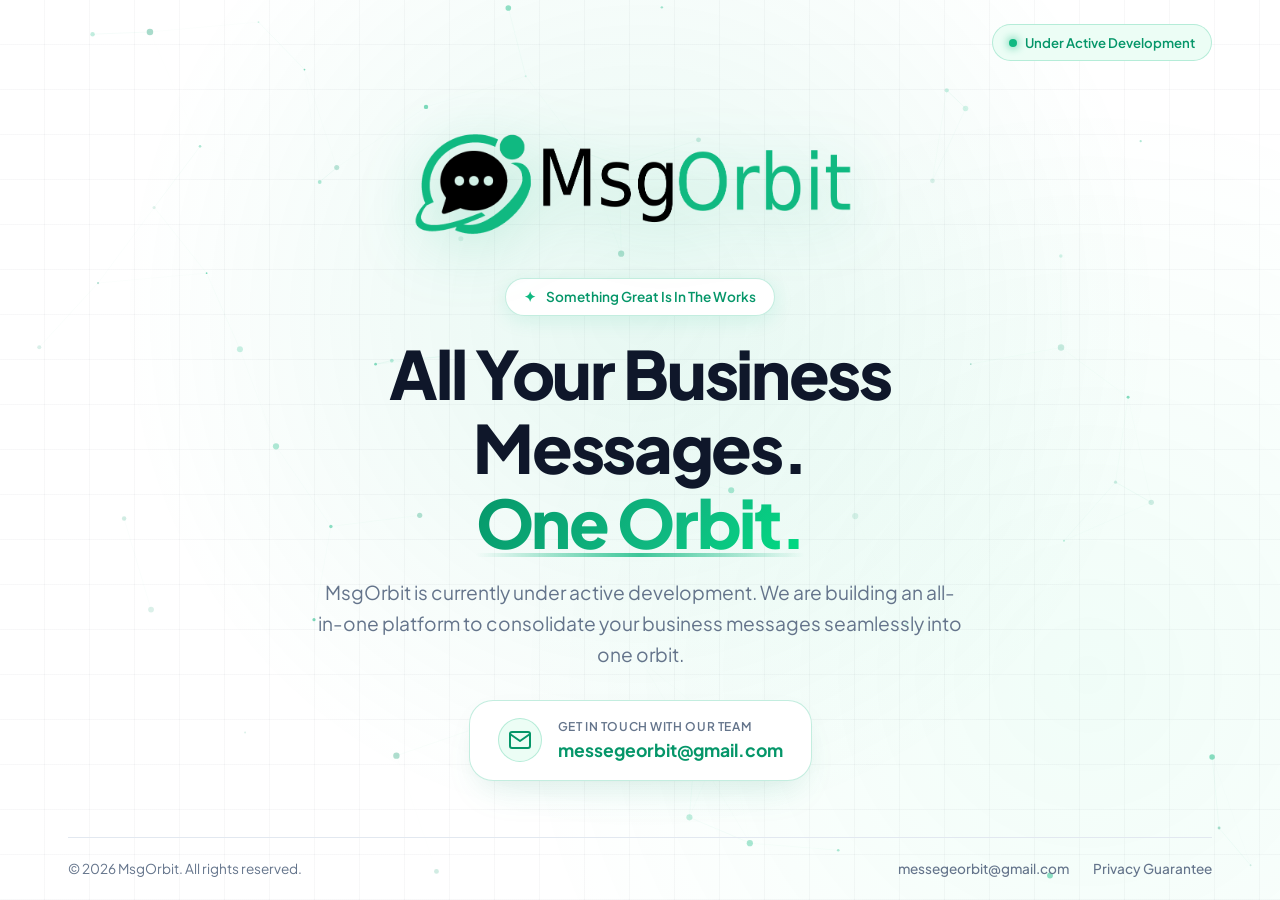
==== index.html @ d4c0b17f "Add initial landing page structure and assets" ====
<!doctype html>
<html lang="en">
  <head>
    <meta charset="UTF-8" />
    <meta name="viewport" content="width=device-width, initial-scale=1.0" />
    <title>MsgOrbit — Under Development</title>
    <meta
      name="description"
      content="MsgOrbit is currently under active development. All Your Business Messages. One Orbit. Contact us at messegeorbit@gmail.com."
    />
    <link rel="icon" type="image/png" href="assets/fav.png" />

    <!-- CSS -->
    <link rel="stylesheet" href="style.css" />
  </head>
  <body>
    <!-- Particle Background & Glow Overlay -->
    <canvas id="particle-canvas"></canvas>
    <div class="bg-grid"></div>

    <!-- App Wrapper -->
    <div class="app-wrapper">
      <!-- Navbar Header -->
      <header class="navbar">
        <div class="nav-badge" id="nav-status-badge">
          <span class="status-dot"></span>
          <span>Under Active Development</span>
        </div>
      </header>

      <!-- Main Single-Screen Content -->
      <main class="main-content">
        <!-- Hero Section -->
        <section class="hero-section" id="hero">
          <!-- Large Featured Brand Logo -->
          <div class="hero-logo-wrapper">
            <img
              src="assets/logo.png"
              alt="MsgOrbit Logo"
              class="hero-logo-img"
            />
          </div>

          <div class="hero-pill" id="hero-announcement-pill">
            <span class="hero-pill-sparkle">✦</span>
            <span>Something Great Is In The Works</span>
          </div>

          <h1 class="hero-title">
            All Your Business Messages. <br />
            <span class="highlight">One Orbit.</span>
          </h1>

          <p class="hero-tagline">
            MsgOrbit is currently under active development. We are building an
            all-in-one platform to consolidate your business messages seamlessly
            into one orbit.
          </p>

          <!-- Direct Contact Card -->
          <a
            href="mailto:messegeorbit@gmail.com"
            class="contact-card"
            id="contact-box"
          >
            <div class="contact-card-icon">
              <svg
                width="24"
                height="24"
                viewBox="0 0 24 24"
                fill="none"
                stroke="currentColor"
                stroke-width="2"
                stroke-linecap="round"
                stroke-linejoin="round"
              >
                <path
                  d="M4 4h16c1.1 0 2 .9 2 2v12c0 1.1-.9 2-2 2H4c-1.1 0-2-.9-2-2V6c0-1.1.9-2 2-2z"
                ></path>
                <polyline points="22,6 12,13 2,6"></polyline>
              </svg>
            </div>
            <div class="contact-card-text">
              <span class="contact-label">Get in touch with our team</span>
              <span class="contact-email-link">messegeorbit@gmail.com</span>
            </div>
          </a>
        </section>
      </main>

      <!-- Footer -->
      <footer class="footer">
        <div class="footer-left">
          <span class="footer-copy"
            >&copy; 2026 MsgOrbit. All rights reserved.</span
          >
        </div>

        <div class="footer-links">
          <a href="mailto:messegeorbit@gmail.com" class="footer-link"
            >messegeorbit@gmail.com</a
          >
          <a href="#" class="footer-link" id="footer-privacy-btn"
            >Privacy Guarantee</a
          >
        </div>
      </footer>
    </div>

    <!-- Toast Container -->
    <div id="toast-container" class="toast-container"></div>

    <!-- Scripts -->
    <script src="script.js"></script>
  </body>
</html>
---- style.css ----
/* ==========================================================================
   MsgOrbit - Clean & Minimal "Under Development" Page Stylesheet
   Theme: White + Logo Emerald Green + Crisp Dark Slate
   ========================================================================== */

@import url('https://fonts.googleapis.com/css2?family=Plus+Jakarta+Sans:wght@300;400;500;600;700;800&family=JetBrains+Mono:wght@400;500&display=swap');

:root {
  /* Color Palette - Clean Light Mode */
  --bg-main: #FFFFFF;
  --bg-subtle: #F8FAFC;
  --bg-card: #FFFFFF;
  
  /* Primary Emerald Accents (From Logo) */
  --emerald-primary: #10B981;
  --emerald-bright: #00DC82;
  --emerald-dark: #059669;
  --emerald-light-bg: #ECFDF5;
  --emerald-subtle: rgba(16, 185, 129, 0.1);
  --emerald-border: rgba(16, 185, 129, 0.25);
  
  /* Typography - Dark Slate */
  --text-dark: #0F172A;
  --text-body: #334155;
  --text-muted: #64748B;
  --text-dim: #94A3B8;
  
  /* Glass & Borders */
  --border-light: #E2E8F0;
  
  /* Fonts */
  --font-main: 'Plus Jakarta Sans', -apple-system, BlinkMacSystemFont, sans-serif;
  --font-mono: 'JetBrains Mono', monospace;
  
  /* Shadows */
  --shadow-sm: 0 2px 8px rgba(0, 0, 0, 0.04);
  --shadow-card: 0 20px 40px -15px rgba(16, 185, 129, 0.12), 0 10px 30px -5px rgba(15, 23, 42, 0.05);
  
  /* Radii */
  --radius-lg: 24px;
  --radius-md: 14px;
  --radius-sm: 8px;
  --radius-full: 9999px;
}

/* Reset & Base Setup */
*, *::before, *::after {
  box-sizing: border-box;
  margin: 0;
  padding: 0;
}

html {
  font-size: 16px;
  scroll-behavior: smooth;
  color-scheme: light;
  -webkit-text-size-adjust: 100%;
  overflow-x: hidden;
  height: 100%;
}

body {
  font-family: var(--font-main);
  background-color: var(--bg-main);
  color: var(--text-dark);
  line-height: 1.6;
  min-height: 100%;
  min-height: 100dvh;
  position: relative;
  -webkit-font-smoothing: antialiased;
  -moz-osx-font-smoothing: grayscale;
  overflow-x: hidden;
  display: flex;
  flex-direction: column;
}

/* Background Animated Canvas & Grid Overlay */
#particle-canvas {
  position: fixed;
  top: 0;
  left: 0;
  width: 100%;
  height: 100%;
  z-index: 0;
  pointer-events: none;
}

.bg-grid {
  position: fixed;
  top: 0;
  left: 0;
  width: 100%;
  height: 100%;
  background-image: 
    radial-gradient(circle at 50% 35%, rgba(16, 185, 129, 0.1), transparent 60%),
    radial-gradient(circle at 85% 75%, rgba(0, 220, 130, 0.06), transparent 45%),
    linear-gradient(rgba(15, 23, 42, 0.03) 1px, transparent 1px),
    linear-gradient(90deg, rgba(15, 23, 42, 0.03) 1px, transparent 1px);
  background-size: 100% 100%, 100% 100%, 45px 45px, 45px 45px;
  background-position: 0 0, 0 0, -1px -1px, -1px -1px;
  z-index: 1;
  pointer-events: none;
}

/* App Wrapper */
.app-wrapper {
  position: relative;
  z-index: 2;
  display: flex;
  flex-direction: column;
  justify-content: space-between;
  flex: 1;
  min-height: 100vh;
  min-height: 100dvh;
  max-width: 1200px;
  margin: 0 auto;
  padding: 0 28px;
  width: 100%;
}

/* Navbar Header */
.navbar {
  display: flex;
  justify-content: flex-end;
  align-items: center;
  padding: 24px 0 12px;
  width: 100%;
  flex-shrink: 0;
}

.nav-badge {
  display: inline-flex;
  align-items: center;
  gap: 8px;
  padding: 7px 16px;
  background: var(--emerald-light-bg);
  border: 1px solid var(--emerald-border);
  border-radius: var(--radius-full);
  font-size: 0.825rem;
  font-weight: 600;
  color: var(--emerald-dark);
  white-space: nowrap;
}

.status-dot {
  width: 8px;
  height: 8px;
  background-color: var(--emerald-primary);
  border-radius: 50%;
  box-shadow: 0 0 10px var(--emerald-primary);
  animation: pulse-dot 2s infinite;
  flex-shrink: 0;
}

@keyframes pulse-dot {
  0%, 100% { opacity: 1; transform: scale(1); }
  50% { opacity: 0.4; transform: scale(1.35); }
}

/* Main Content Area */
.main-content {
  flex: 1;
  display: flex;
  flex-direction: column;
  justify-content: center;
  align-items: center;
  padding: 16px 0 24px;
  width: 100%;
}

/* Hero Section */
.hero-section {
  text-align: center;
  max-width: 840px;
  width: 100%;
  margin: 0 auto;
  display: flex;
  flex-direction: column;
  align-items: center;
}

/* Large Featured Hero Logo */
.hero-logo-wrapper {
  margin-bottom: 20px;
  display: inline-block;
  position: relative;
  max-width: 100%;
}

.hero-logo-img {
  height: clamp(75px, 14vw, 130px);
  max-width: 88vw;
  width: auto;
  object-fit: contain;
  filter: drop-shadow(0 12px 30px rgba(16, 185, 129, 0.25));
  transition: transform 0.4s ease;
  animation: float-logo 5s ease-in-out infinite;
}

@keyframes float-logo {
  0%, 100% { transform: translateY(0px) scale(1); }
  50% { transform: translateY(-5px) scale(1.015); }
}

.hero-pill {
  display: inline-flex;
  align-items: center;
  gap: 10px;
  padding: 7px 18px;
  background: #FFFFFF;
  border: 1px solid var(--emerald-border);
  border-radius: var(--radius-full);
  font-size: clamp(0.775rem, 2vw, 0.85rem);
  font-weight: 600;
  color: var(--emerald-dark);
  margin-bottom: 20px;
  box-shadow: 0 4px 20px rgba(16, 185, 129, 0.12);
  max-width: 100%;
}

.hero-pill-sparkle {
  color: var(--emerald-primary);
}

.hero-title {
  font-size: clamp(2.1rem, 5.2vw, 4.25rem);
  font-weight: 800;
  line-height: 1.12;
  letter-spacing: -0.035em;
  margin-bottom: 18px;
  color: var(--text-dark);
  word-break: break-word;
}

.hero-title .highlight {
  background: linear-gradient(135deg, #059669 0%, #10B981 60%, #00DC82 100%);
  -webkit-background-clip: text;
  -webkit-text-fill-color: transparent;
  display: inline-block;
  position: relative;
}

.hero-title .highlight::after {
  content: '';
  position: absolute;
  bottom: 2px;
  left: 0;
  width: 100%;
  height: 4px;
  background: linear-gradient(90deg, transparent, var(--emerald-primary), transparent);
  border-radius: 2px;
  opacity: 0.8;
}

.hero-tagline {
  font-size: clamp(0.975rem, 2.2vw, 1.2rem);
  color: var(--text-muted);
  max-width: 650px;
  margin: 0 auto 30px;
  font-weight: 400;
  line-height: 1.6;
}

/* Direct Contact Card */
.contact-card {
  display: inline-flex;
  align-items: center;
  gap: 16px;
  background: #FFFFFF;
  border: 1px solid var(--emerald-border);
  border-radius: var(--radius-lg);
  padding: 16px 28px;
  box-shadow: var(--shadow-card);
  transition: all 0.3s ease;
  text-decoration: none;
  max-width: 100%;
}

.contact-card:hover {
  transform: translateY(-2px);
  border-color: var(--emerald-primary);
  box-shadow: 0 22px 45px -10px rgba(16, 185, 129, 0.22);
}

.contact-card-icon {
  width: 44px;
  height: 44px;
  border-radius: 50%;
  background: var(--emerald-light-bg);
  border: 1px solid var(--emerald-border);
  color: var(--emerald-dark);
  display: flex;
  align-items: center;
  justify-content: center;
  flex-shrink: 0;
}

.contact-card-text {
  display: flex;
  flex-direction: column;
  text-align: left;
}

.contact-label {
  font-size: 0.75rem;
  font-weight: 600;
  text-transform: uppercase;
  letter-spacing: 0.05em;
  color: var(--text-muted);
}

.contact-email-link {
  font-size: clamp(0.925rem, 2.4vw, 1.1rem);
  font-weight: 700;
  color: var(--emerald-dark);
  text-decoration: none;
  transition: color 0.2s ease;
  word-break: break-all;
}

.contact-email-link:hover {
  color: var(--emerald-primary);
}

/* Footer Section */
.footer {
  padding: 20px 0;
  display: flex;
  justify-content: space-between;
  align-items: center;
  font-size: 0.85rem;
  color: var(--text-muted);
  border-top: 1px solid var(--border-light);
  width: 100%;
  flex-shrink: 0;
}

.footer-left {
  display: flex;
  align-items: center;
  gap: 16px;
}

.footer-copy {
  color: var(--text-muted);
}

.footer-links {
  display: flex;
  gap: 24px;
}

.footer-link {
  color: var(--text-muted);
  text-decoration: none;
  font-weight: 500;
  transition: color 0.2s ease;
}

.footer-link:hover {
  color: var(--emerald-dark);
}

/* Toast Notifications */
.toast-container {
  position: fixed;
  bottom: 24px;
  right: 24px;
  z-index: 100;
  display: flex;
  flex-direction: column;
  gap: 10px;
  max-width: 90vw;
}

.toast {
  display: flex;
  align-items: center;
  gap: 12px;
  padding: 14px 20px;
  background: #FFFFFF;
  border: 1px solid var(--emerald-border);
  border-radius: var(--radius-md);
  color: var(--text-dark);
  font-weight: 500;
  box-shadow: 0 10px 30px rgba(0, 0, 0, 0.1);
  animation: slideUp 0.3s cubic-bezier(0.16, 1, 0.3, 1);
}

@keyframes slideUp {
  from { opacity: 0; transform: translateY(20px); }
  to { opacity: 1; transform: translateY(0); }
}

/* Responsive Media Queries */
@media (max-width: 768px) {
  .app-wrapper {
    padding: 0 18px;
  }
  .navbar {
    padding: 16px 0 8px;
    justify-content: center;
  }
  .hero-logo-img {
    height: clamp(80px, 18vw, 110px);
  }
  .hero-tagline {
    margin-bottom: 24px;
  }
  .contact-card {
    padding: 14px 20px;
  }
  .footer {
    flex-direction: column;
    gap: 10px;
    text-align: center;
    padding: 16px 0;
  }
  .footer-links {
    gap: 16px;
    flex-wrap: wrap;
    justify-content: center;
  }
}

@media (max-width: 480px) {
  .app-wrapper {
    padding: 0 14px;
  }
  .hero-pill {
    padding: 6px 14px;
  }
  .contact-card {
    padding: 12px 16px;
    gap: 10px;
    width: 100%;
  }
  .contact-card-icon {
    width: 36px;
    height: 36px;
  }
}

@media (max-height: 620px) {
  .app-wrapper {
    min-height: auto;
  }
  .navbar {
    padding: 10px 0 4px;
  }
  .main-content {
    padding: 8px 0 14px;
  }
  .hero-logo-wrapper {
    margin-bottom: 10px;
  }
  .hero-logo-img {
    height: 65px;
  }
  .hero-pill {
    margin-bottom: 10px;
  }
  .hero-title {
    margin-bottom: 10px;
  }
  .hero-tagline {
    margin-bottom: 16px;
  }
  .footer {
    padding: 12px 0;
  }
}
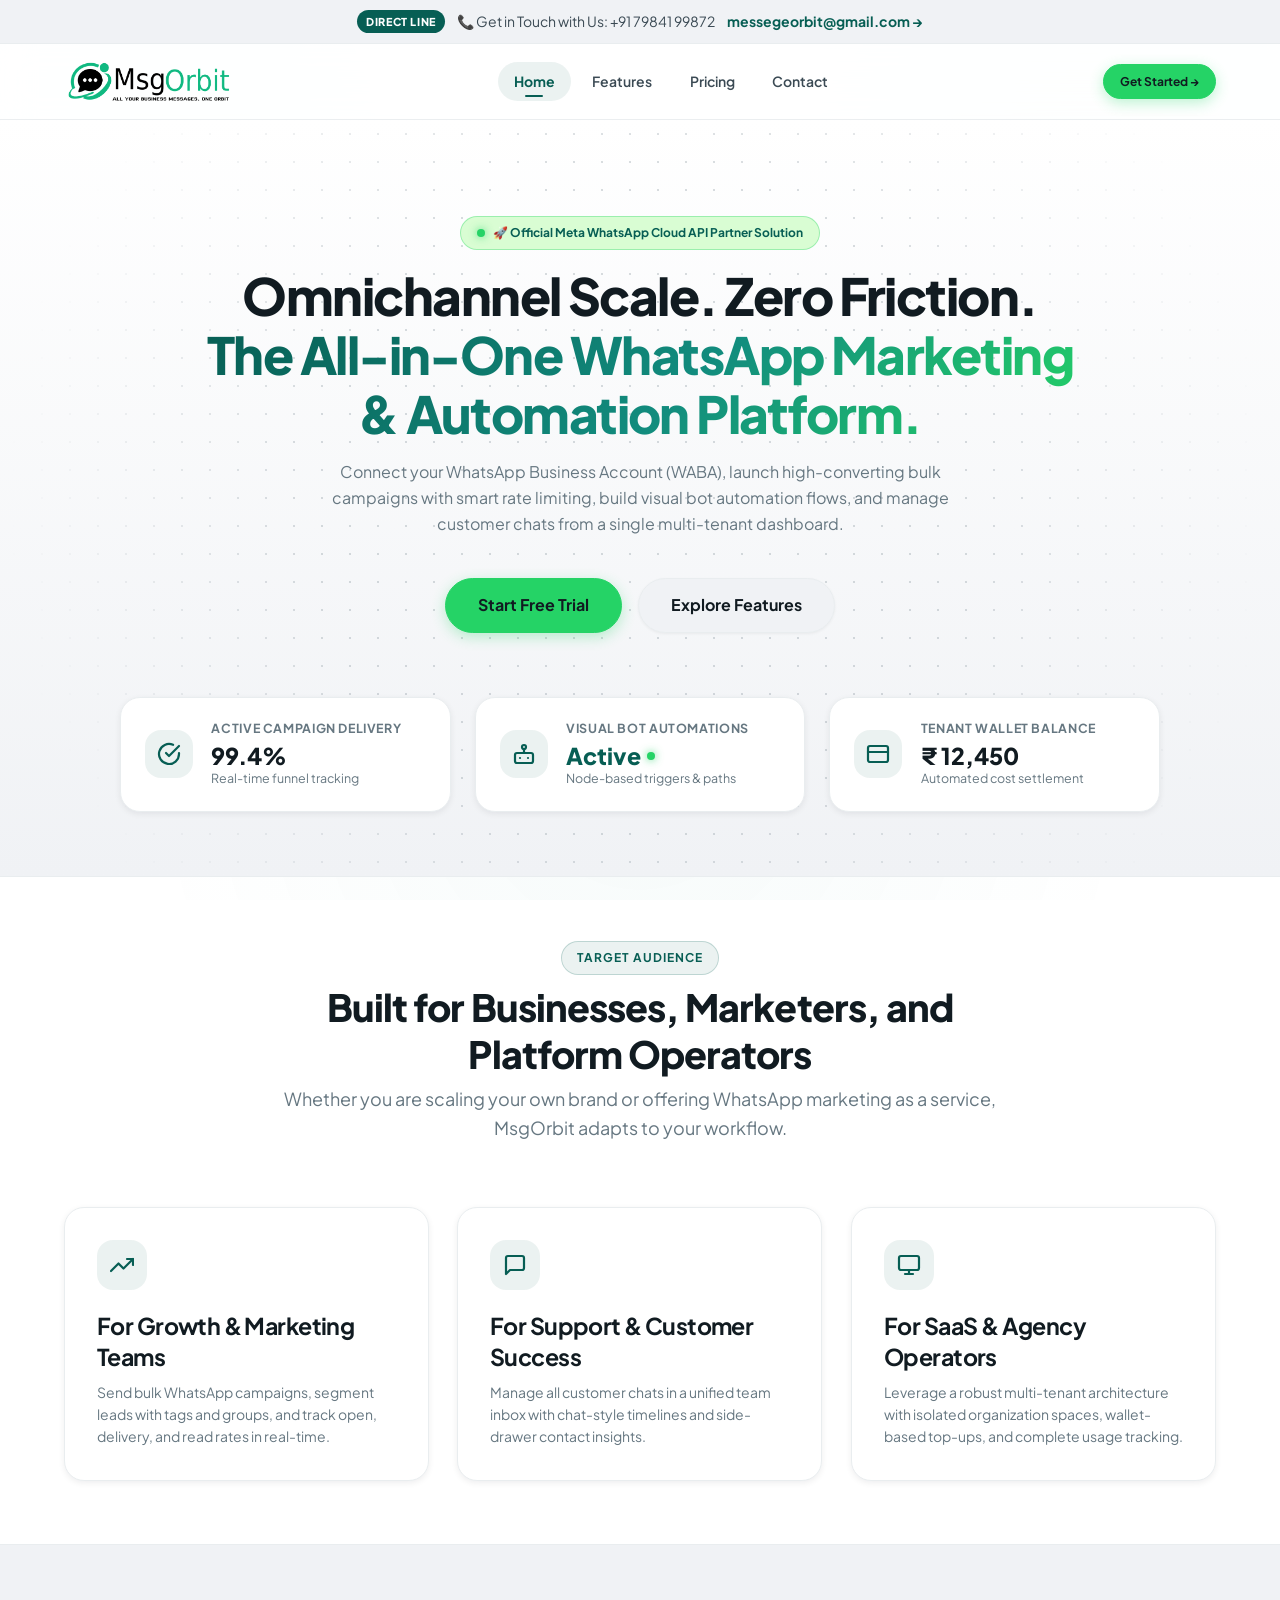
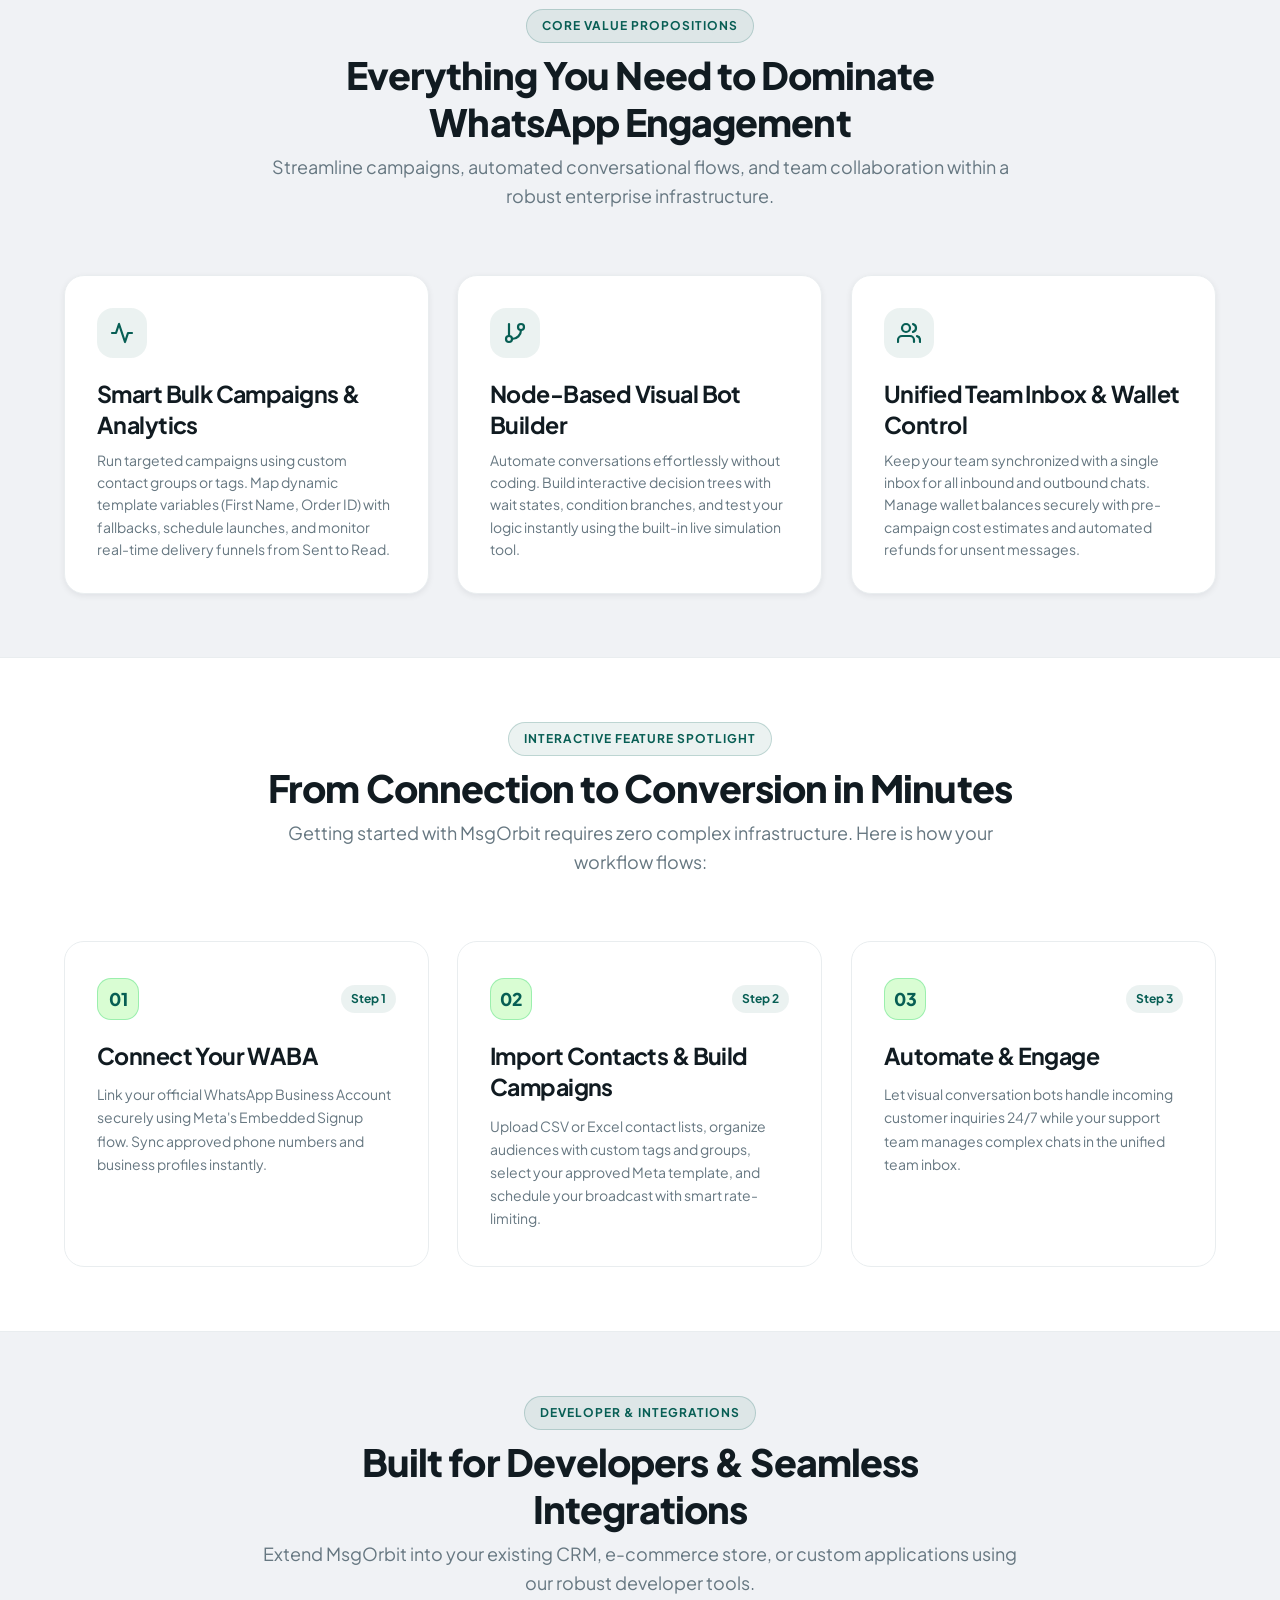
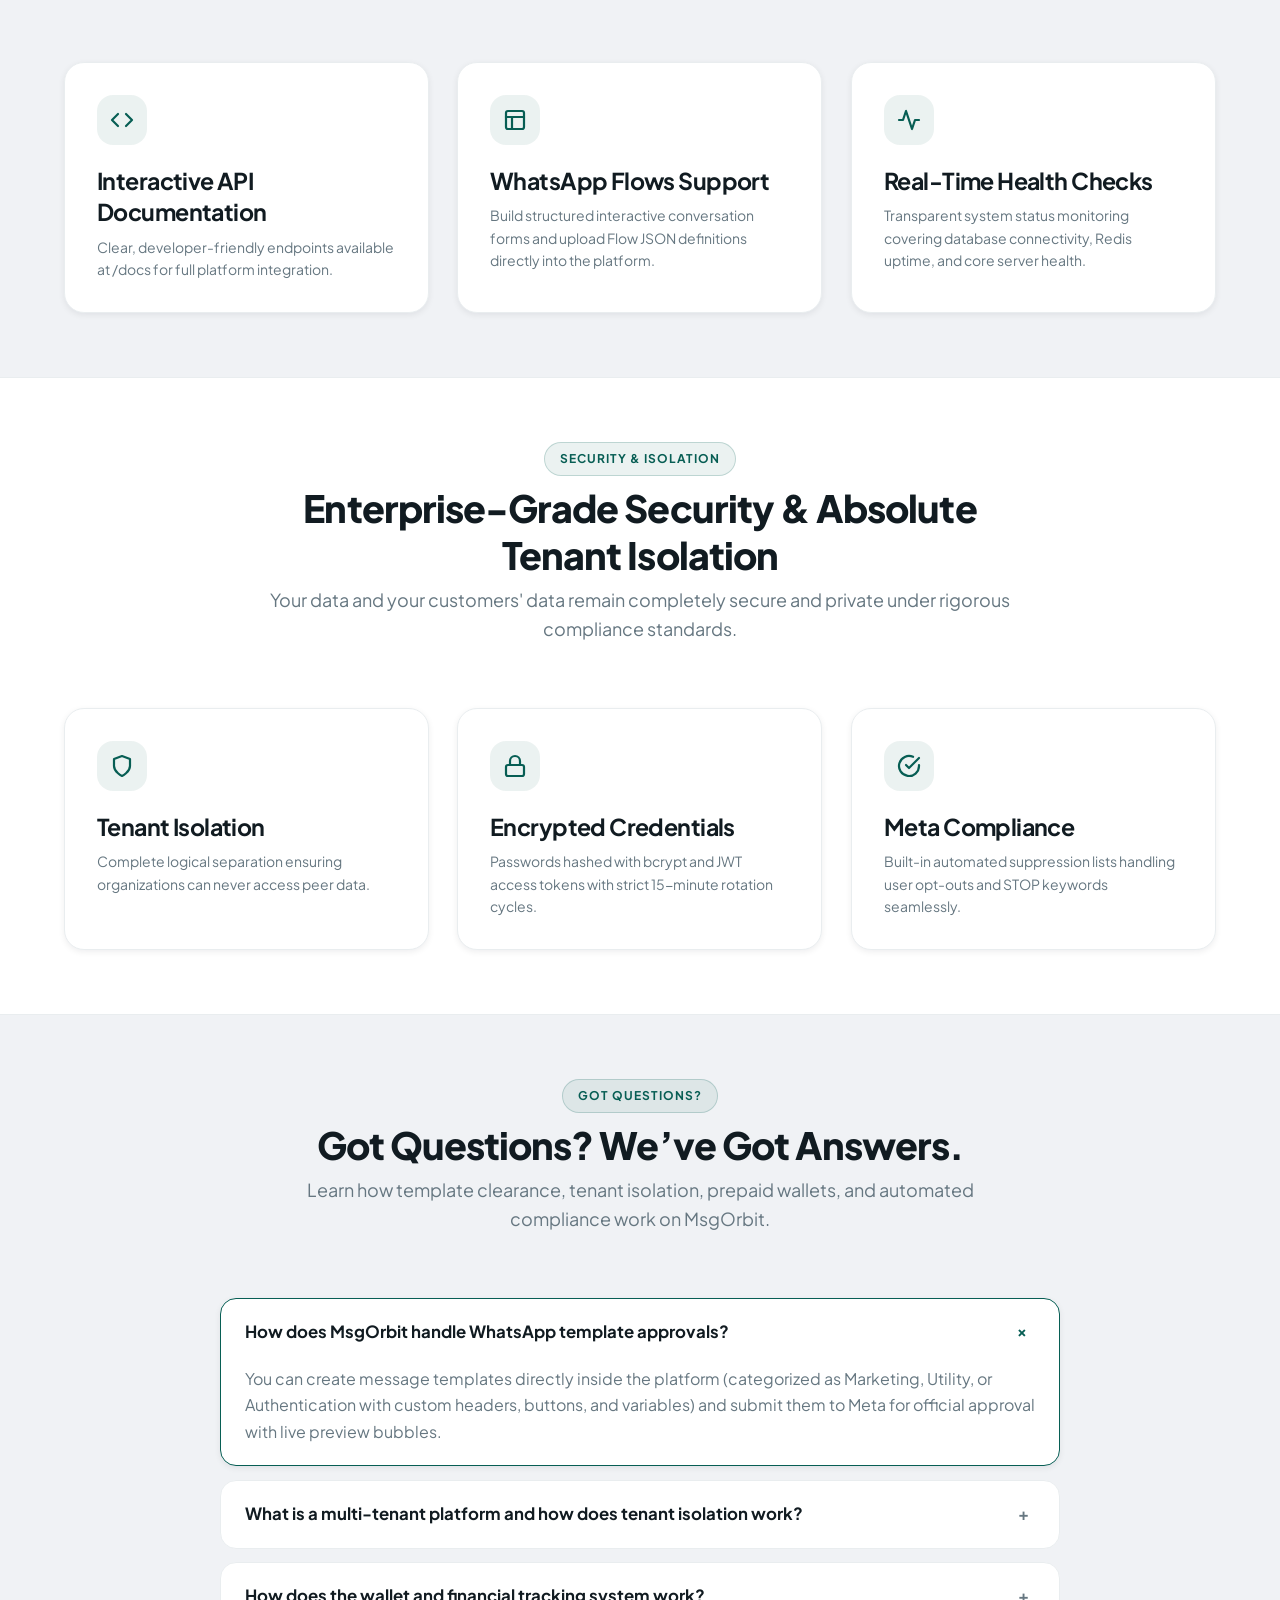
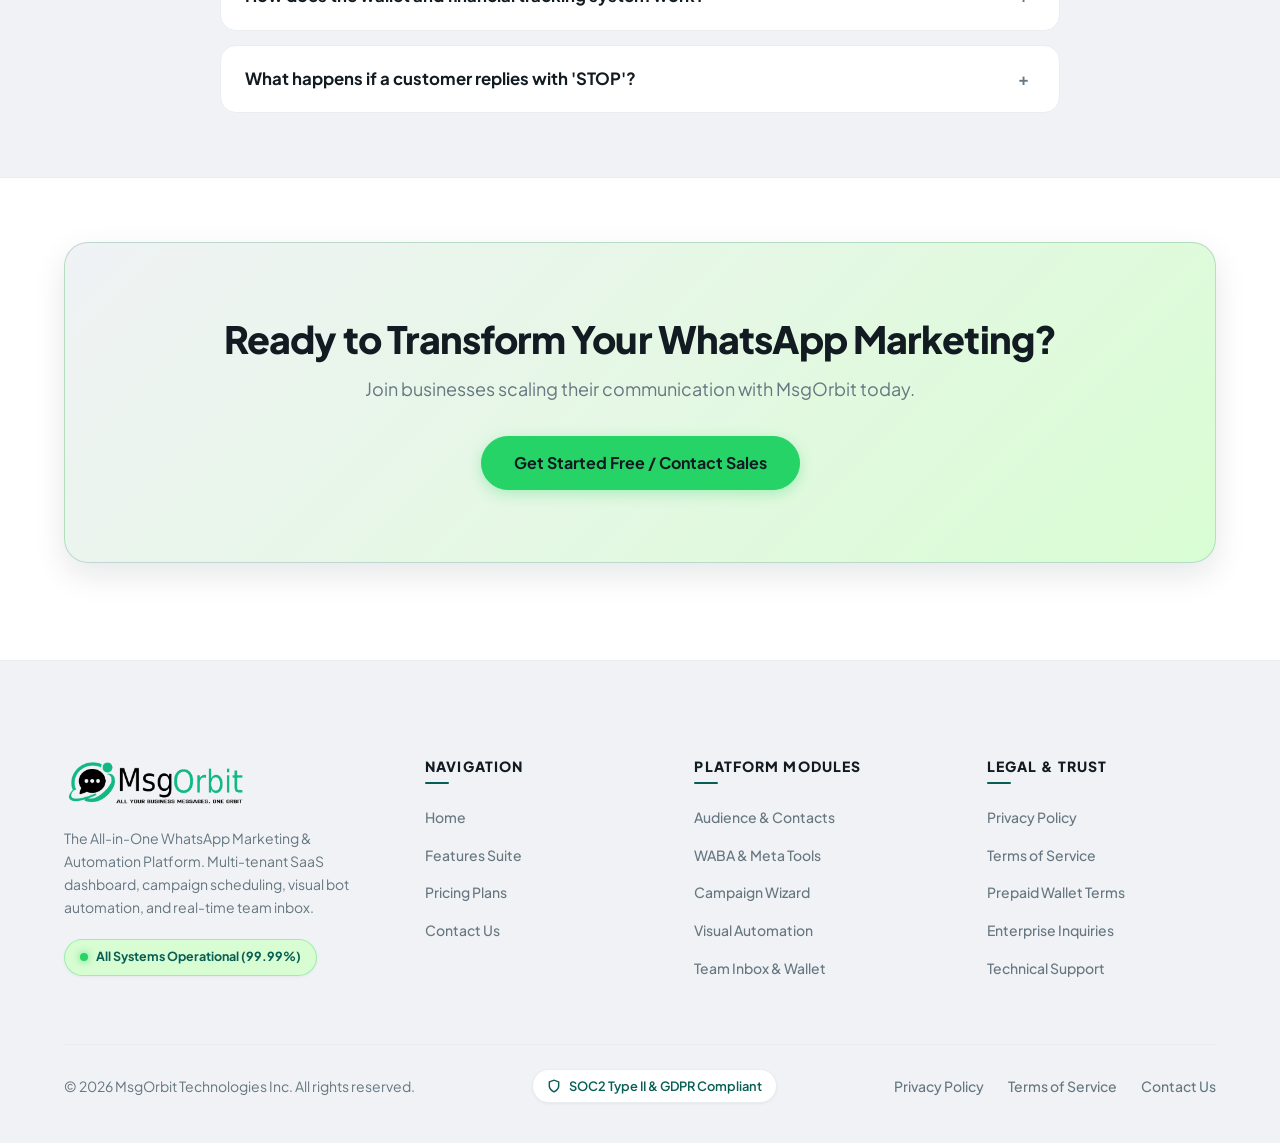
==== commit 4f94e197: "Remove interactive particle canvas and toast notification script; delete associated CSS styles; add " ====
--- a/index.html
+++ b/index.html
@@ -1,116 +1,571 @@
-<!doctype html>
+<!DOCTYPE html>
 <html lang="en">
-  <head>
-    <meta charset="UTF-8" />
-    <meta name="viewport" content="width=device-width, initial-scale=1.0" />
-    <title>MsgOrbit — Under Development</title>
-    <meta
-      name="description"
-      content="MsgOrbit is currently under active development. All Your Business Messages. One Orbit. Contact us at messegeorbit@gmail.com."
-    />
-    <link rel="icon" type="image/png" href="assets/fav.png" />
-
-    <!-- CSS -->
-    <link rel="stylesheet" href="style.css" />
-  </head>
-  <body>
-    <!-- Particle Background & Glow Overlay -->
-    <canvas id="particle-canvas"></canvas>
-    <div class="bg-grid"></div>
-
-    <!-- App Wrapper -->
-    <div class="app-wrapper">
-      <!-- Navbar Header -->
-      <header class="navbar">
-        <div class="nav-badge" id="nav-status-badge">
-          <span class="status-dot"></span>
-          <span>Under Active Development</span>
-        </div>
-      </header>
-
-      <!-- Main Single-Screen Content -->
-      <main class="main-content">
-        <!-- Hero Section -->
-        <section class="hero-section" id="hero">
-          <!-- Large Featured Brand Logo -->
-          <div class="hero-logo-wrapper">
-            <img
-              src="assets/logo.png"
-              alt="MsgOrbit Logo"
-              class="hero-logo-img"
-            />
-          </div>
-
-          <div class="hero-pill" id="hero-announcement-pill">
-            <span class="hero-pill-sparkle">✦</span>
-            <span>Something Great Is In The Works</span>
-          </div>
-
-          <h1 class="hero-title">
-            All Your Business Messages. <br />
-            <span class="highlight">One Orbit.</span>
-          </h1>
-
-          <p class="hero-tagline">
-            MsgOrbit is currently under active development. We are building an
-            all-in-one platform to consolidate your business messages seamlessly
-            into one orbit.
+
+<head>
+  <meta charset="UTF-8">
+  <meta name="viewport" content="width=device-width, initial-scale=1.0">
+  <title>MsgOrbit | The All-in-One WhatsApp Marketing &amp; Automation Platform</title>
+  <meta name="description" content="Official Meta WhatsApp Cloud API Partner Solution. Launch bulk campaigns with smart rate limiting, build visual bot automation flows, and manage customer chats from a single multi-tenant dashboard.">
+  <link rel="icon" type="image/png" href="assets/images/fav.png">
+  <link rel="stylesheet" href="assets/css/style.css">
+</head>
+
+<body>
+
+  <!-- LIGHT MESH BACKGROUND DECORATION -->
+  <div class="light-mesh-glow" aria-hidden="true"></div>
+
+  <!-- TOP ANNOUNCEMENT BAR -->
+  <div class="top-announcement-bar">
+    <span class="announcement-tag">DIRECT LINE</span>
+    <span>📞 Get in Touch with Us: +91 79841 99872</span>
+    <a href="mailto:messegeorbit@gmail.com" class="announcement-link">
+      messegeorbit@gmail.com &rarr;
+    </a>
+  </div>
+
+  <!-- HEADER / NAVBAR -->
+  <header class="header">
+    <div class="header-container">
+      <a href="index.html" class="logo" aria-label="MsgOrbit Home">
+        <img src="assets/images/logo.png" alt="MsgOrbit" class="brand-logo-img">
+      </a>
+
+      <!-- Desktop Navigation -->
+      <nav class="nav-links">
+        <a href="index.html" class="nav-link active">Home</a>
+        <a href="features.html" class="nav-link">Features</a>
+        <a href="pricing.html" class="nav-link">Pricing</a>
+        <a href="contact.html" class="nav-link">Contact</a>
+      </nav>
+
+      <div class="nav-actions">
+        <a href="contact.html" class="btn btn-primary btn-sm">Get Started &rarr;</a>
+      </div>
+
+      <!-- Mobile Hamburger Button -->
+      <button class="menu-btn" aria-label="Toggle navigation menu">
+        <span class="menu-line"></span>
+        <span class="menu-line"></span>
+        <span class="menu-line"></span>
+      </button>
+    </div>
+  </header>
+
+  <!-- Mobile Navigation Drawer -->
+  <div class="mobile-nav">
+    <nav class="mobile-links">
+      <a href="index.html" class="mobile-link active">Home</a>
+      <a href="features.html" class="mobile-link">Features</a>
+      <a href="pricing.html" class="mobile-link">Pricing</a>
+      <a href="contact.html" class="mobile-link">Contact</a>
+    </nav>
+    <div class="mobile-actions">
+      <a href="contact.html" class="btn btn-primary btn-lg" style="width: 100%;">Get Started &rarr;</a>
+    </div>
+  </div>
+
+  <!-- SECTION 1: HERO SECTION (THE HOOK) -->
+  <section class="hero" id="hero">
+    <div class="hero-dot-bg"></div>
+
+    <div class="container" style="position: relative; z-index: 2;">
+      <div class="reveal">
+        
+        <!-- Eyebrow / Badge -->
+        <div class="beacon-badge">
+          <span class="beacon-dot"></span>
+          <span>🚀 Official Meta WhatsApp Cloud API Partner Solution</span>
+        </div>
+
+        <!-- Main Headline -->
+        <h1 class="hero-title">
+          Omnichannel Scale. Zero Friction. <br>
+          <span class="hero-gradient-text">The All-in-One WhatsApp Marketing &amp; Automation Platform.</span>
+        </h1>
+
+        <!-- Subheadline -->
+        <p class="hero-desc">
+          Connect your WhatsApp Business Account (WABA), launch high-converting bulk campaigns with smart rate limiting, build visual bot automation flows, and manage customer chats from a single multi-tenant dashboard.
+        </p>
+
+        <!-- CTA Action Buttons -->
+        <div class="hero-actions">
+          <a href="pricing.html" class="btn btn-primary btn-lg">Start Free Trial</a>
+          <a href="features.html" class="btn btn-secondary btn-lg">Explore Features</a>
+        </div>
+
+        <!-- Visual Metric Cards (Displayed in Hero) -->
+        <div class="hero-metrics-grid">
+          
+          <!-- Metric 1 -->
+          <div class="hero-metric-card">
+            <div class="hero-metric-icon">
+              <svg xmlns="http://www.w3.org/2000/svg" width="24" height="24" viewBox="0 0 24 24" fill="none" stroke="currentColor" stroke-width="2.2" stroke-linecap="round" stroke-linejoin="round">
+                <path d="M22 11.08V12a10 10 0 1 1-5.93-9.14"></path>
+                <polyline points="22 4 12 14.01 9 11.01"></polyline>
+              </svg>
+            </div>
+            <div>
+              <div class="hero-metric-label">Active Campaign Delivery</div>
+              <div class="hero-metric-val">99.4%</div>
+              <div class="hero-metric-sub">Real-time funnel tracking</div>
+            </div>
+          </div>
+
+          <!-- Metric 2 -->
+          <div class="hero-metric-card">
+            <div class="hero-metric-icon">
+              <svg xmlns="http://www.w3.org/2000/svg" width="24" height="24" viewBox="0 0 24 24" fill="none" stroke="currentColor" stroke-width="2.2" stroke-linecap="round" stroke-linejoin="round">
+                <rect x="3" y="11" width="18" height="10" rx="2"></rect>
+                <circle cx="12" cy="5" r="2"></circle>
+                <path d="M12 7v4"></path>
+                <line x1="8" y1="16" x2="8" y2="16"></line>
+                <line x1="16" y1="16" x2="16" y2="16"></line>
+              </svg>
+            </div>
+            <div>
+              <div class="hero-metric-label">Visual Bot Automations</div>
+              <div class="hero-metric-val" style="color: var(--primary-teal); display: flex; align-items: center; gap: 0.4rem;">
+                Active <span class="beacon-dot" style="margin-top: 2px;"></span>
+              </div>
+              <div class="hero-metric-sub">Node-based triggers &amp; paths</div>
+            </div>
+          </div>
+
+          <!-- Metric 3 -->
+          <div class="hero-metric-card">
+            <div class="hero-metric-icon">
+              <svg xmlns="http://www.w3.org/2000/svg" width="24" height="24" viewBox="0 0 24 24" fill="none" stroke="currentColor" stroke-width="2.2" stroke-linecap="round" stroke-linejoin="round">
+                <rect x="2" y="4" width="20" height="16" rx="2"></rect>
+                <line x1="2" y1="10" x2="22" y2="10"></line>
+              </svg>
+            </div>
+            <div>
+              <div class="hero-metric-label">Tenant Wallet Balance</div>
+              <div class="hero-metric-val">₹ 12,450</div>
+              <div class="hero-metric-sub">Automated cost settlement</div>
+            </div>
+          </div>
+
+        </div>
+
+      </div>
+    </div>
+  </section>
+
+  <!-- SECTION 2: SOCIAL PROOF / WHO IT'S FOR (THE AUDIENCE) -->
+  <section class="section-padding" id="audience">
+    <div class="container">
+      <div class="section-header reveal">
+        <span class="section-tag">Target Audience</span>
+        <h2 class="section-title">Built for Businesses, Marketers, and Platform Operators</h2>
+        <p class="section-desc">Whether you are scaling your own brand or offering WhatsApp marketing as a service, MsgOrbit adapts to your workflow.</p>
+      </div>
+
+      <div class="why-grid">
+        
+        <!-- Audience Card 1 -->
+        <div class="why-card reveal">
+          <div class="why-icon-wrap">
+            <svg xmlns="http://www.w3.org/2000/svg" width="24" height="24" viewBox="0 0 24 24" fill="none" stroke="currentColor" stroke-width="2.2" stroke-linecap="round" stroke-linejoin="round">
+              <polyline points="23 6 13.5 15.5 8.5 10.5 1 18"></polyline>
+              <polyline points="17 6 23 6 23 12"></polyline>
+            </svg>
+          </div>
+          <h3 class="why-card-title">For Growth &amp; Marketing Teams</h3>
+          <p class="why-card-desc">Send bulk WhatsApp campaigns, segment leads with tags and groups, and track open, delivery, and read rates in real-time.</p>
+        </div>
+
+        <!-- Audience Card 2 -->
+        <div class="why-card reveal delay-1">
+          <div class="why-icon-wrap">
+            <svg xmlns="http://www.w3.org/2000/svg" width="24" height="24" viewBox="0 0 24 24" fill="none" stroke="currentColor" stroke-width="2.2" stroke-linecap="round" stroke-linejoin="round">
+              <path d="M21 15a2 2 0 0 1-2 2H7l-4 4V5a2 2 0 0 1 2-2h14a2 2 0 0 1 2 2z"></path>
+            </svg>
+          </div>
+          <h3 class="why-card-title">For Support &amp; Customer Success</h3>
+          <p class="why-card-desc">Manage all customer chats in a unified team inbox with chat-style timelines and side-drawer contact insights.</p>
+        </div>
+
+        <!-- Audience Card 3 -->
+        <div class="why-card reveal delay-2">
+          <div class="why-icon-wrap">
+            <svg xmlns="http://www.w3.org/2000/svg" width="24" height="24" viewBox="0 0 24 24" fill="none" stroke="currentColor" stroke-width="2.2" stroke-linecap="round" stroke-linejoin="round">
+              <rect x="2" y="3" width="20" height="14" rx="2" ry="2"></rect>
+              <line x1="8" y1="21" x2="16" y2="21"></line>
+              <line x1="12" y1="17" x2="12" y2="21"></line>
+            </svg>
+          </div>
+          <h3 class="why-card-title">For SaaS &amp; Agency Operators</h3>
+          <p class="why-card-desc">Leverage a robust multi-tenant architecture with isolated organization spaces, wallet-based top-ups, and complete usage tracking.</p>
+        </div>
+
+      </div>
+    </div>
+  </section>
+
+  <!-- SECTION 3: CORE VALUE PROPOSITIONS (THE 3 PILLARS) -->
+  <section class="section-padding" id="pillars" style="background-color: var(--bg-surface); border-top: 1px solid var(--border-light); border-bottom: 1px solid var(--border-light);">
+    <div class="container">
+      <div class="section-header reveal">
+        <span class="section-tag">Core Value Propositions</span>
+        <h2 class="section-title">Everything You Need to Dominate WhatsApp Engagement</h2>
+        <p class="section-desc">Streamline campaigns, automated conversational flows, and team collaboration within a robust enterprise infrastructure.</p>
+      </div>
+
+      <div class="features-grid">
+        
+        <!-- Pillar 1 -->
+        <div class="feature-card reveal">
+          <div class="feature-icon-wrap">
+            <svg xmlns="http://www.w3.org/2000/svg" width="24" height="24" viewBox="0 0 24 24" fill="none" stroke="currentColor" stroke-width="2.2" stroke-linecap="round" stroke-linejoin="round">
+              <path d="M22 12h-4l-3 9L9 3l-3 9H2"></path>
+            </svg>
+          </div>
+          <h3 class="feature-title">Smart Bulk Campaigns &amp; Analytics</h3>
+          <p class="feature-desc">Run targeted campaigns using custom contact groups or tags. Map dynamic template variables (First Name, Order ID) with fallbacks, schedule launches, and monitor real-time delivery funnels from Sent to Read.</p>
+        </div>
+
+        <!-- Pillar 2 -->
+        <div class="feature-card reveal delay-1">
+          <div class="feature-icon-wrap">
+            <svg xmlns="http://www.w3.org/2000/svg" width="24" height="24" viewBox="0 0 24 24" fill="none" stroke="currentColor" stroke-width="2.2" stroke-linecap="round" stroke-linejoin="round">
+              <line x1="6" y1="3" x2="6" y2="15"></line>
+              <circle cx="18" cy="6" r="3"></circle>
+              <circle cx="6" cy="18" r="3"></circle>
+              <path d="M18 9a9 9 0 0 1-9 9"></path>
+            </svg>
+          </div>
+          <h3 class="feature-title">Node-Based Visual Bot Builder</h3>
+          <p class="feature-desc">Automate conversations effortlessly without coding. Build interactive decision trees with wait states, condition branches, and test your logic instantly using the built-in live simulation tool.</p>
+        </div>
+
+        <!-- Pillar 3 -->
+        <div class="feature-card reveal delay-2">
+          <div class="feature-icon-wrap">
+            <svg xmlns="http://www.w3.org/2000/svg" width="24" height="24" viewBox="0 0 24 24" fill="none" stroke="currentColor" stroke-width="2.2" stroke-linecap="round" stroke-linejoin="round">
+              <path d="M17 21v-2a4 4 0 0 0-4-4H5a4 4 0 0 0-4 4v2"></path>
+              <circle cx="9" cy="7" r="4"></circle>
+              <path d="M23 21v-2a4 4 0 0 0-3-3.87"></path>
+              <path d="M16 3.13a4 4 0 0 1 0 7.75"></path>
+            </svg>
+          </div>
+          <h3 class="feature-title">Unified Team Inbox &amp; Wallet Control</h3>
+          <p class="feature-desc">Keep your team synchronized with a single inbox for all inbound and outbound chats. Manage wallet balances securely with pre-campaign cost estimates and automated refunds for unsent messages.</p>
+        </div>
+
+      </div>
+    </div>
+  </section>
+
+  <!-- SECTION 6: INTERACTIVE FEATURE SPOTLIGHT (HOW MSGORBIT WORKS IN 3 SIMPLE STEPS) -->
+  <section class="section-padding" id="how-it-works">
+    <div class="container">
+      <div class="section-header reveal">
+        <span class="section-tag">Interactive Feature Spotlight</span>
+        <h2 class="section-title">From Connection to Conversion in Minutes</h2>
+        <p class="section-desc">Getting started with MsgOrbit requires zero complex infrastructure. Here is how your workflow flows:</p>
+      </div>
+
+      <div class="steps-grid">
+        
+        <!-- Step 1 -->
+        <div class="step-card reveal">
+          <div class="step-header-wrap">
+            <div class="step-badge">01</div>
+            <span class="step-tag">Step 1</span>
+          </div>
+          <h3 class="step-title">Connect Your WABA</h3>
+          <p class="step-desc">Link your official WhatsApp Business Account securely using Meta's Embedded Signup flow. Sync approved phone numbers and business profiles instantly.</p>
+        </div>
+
+        <!-- Step 2 -->
+        <div class="step-card reveal delay-1">
+          <div class="step-header-wrap">
+            <div class="step-badge">02</div>
+            <span class="step-tag">Step 2</span>
+          </div>
+          <h3 class="step-title">Import Contacts &amp; Build Campaigns</h3>
+          <p class="step-desc">Upload CSV or Excel contact lists, organize audiences with custom tags and groups, select your approved Meta template, and schedule your broadcast with smart rate-limiting.</p>
+        </div>
+
+        <!-- Step 3 -->
+        <div class="step-card reveal delay-2">
+          <div class="step-header-wrap">
+            <div class="step-badge">03</div>
+            <span class="step-tag">Step 3</span>
+          </div>
+          <h3 class="step-title">Automate &amp; Engage</h3>
+          <p class="step-desc">Let visual conversation bots handle incoming customer inquiries 24/7 while your support team manages complex chats in the unified team inbox.</p>
+        </div>
+
+      </div>
+    </div>
+  </section>
+
+  <!-- SECTION 7: BUILT-IN DEVELOPER & API CAPABILITIES -->
+  <section class="section-padding" id="developer" style="background-color: var(--bg-surface); border-top: 1px solid var(--border-light); border-bottom: 1px solid var(--border-light);">
+    <div class="container">
+      <div class="section-header reveal">
+        <span class="section-tag">Developer &amp; Integrations</span>
+        <h2 class="section-title">Built for Developers &amp; Seamless Integrations</h2>
+        <p class="section-desc">Extend MsgOrbit into your existing CRM, e-commerce store, or custom applications using our robust developer tools.</p>
+      </div>
+
+      <div class="features-grid">
+        
+        <!-- Dev Card 1 -->
+        <div class="feature-card reveal">
+          <div class="feature-icon-wrap">
+            <svg xmlns="http://www.w3.org/2000/svg" width="24" height="24" viewBox="0 0 24 24" fill="none" stroke="currentColor" stroke-width="2.2" stroke-linecap="round" stroke-linejoin="round">
+              <polyline points="16 18 22 12 16 6"></polyline>
+              <polyline points="8 6 2 12 8 18"></polyline>
+            </svg>
+          </div>
+          <h3 class="feature-title">Interactive API Documentation</h3>
+          <p class="feature-desc">Clear, developer-friendly endpoints available at /docs for full platform integration.</p>
+        </div>
+
+        <!-- Dev Card 2 -->
+        <div class="feature-card reveal delay-1">
+          <div class="feature-icon-wrap">
+            <svg xmlns="http://www.w3.org/2000/svg" width="24" height="24" viewBox="0 0 24 24" fill="none" stroke="currentColor" stroke-width="2.2" stroke-linecap="round" stroke-linejoin="round">
+              <rect x="3" y="3" width="18" height="18" rx="2" ry="2"></rect>
+              <line x1="3" y1="9" x2="21" y2="9"></line>
+              <line x1="9" y1="21" x2="9" y2="9"></line>
+            </svg>
+          </div>
+          <h3 class="feature-title">WhatsApp Flows Support</h3>
+          <p class="feature-desc">Build structured interactive conversation forms and upload Flow JSON definitions directly into the platform.</p>
+        </div>
+
+        <!-- Dev Card 3 -->
+        <div class="feature-card reveal delay-2">
+          <div class="feature-icon-wrap">
+            <svg xmlns="http://www.w3.org/2000/svg" width="24" height="24" viewBox="0 0 24 24" fill="none" stroke="currentColor" stroke-width="2.2" stroke-linecap="round" stroke-linejoin="round">
+              <path d="M22 12h-4l-3 9L9 3l-3 9H2"></path>
+            </svg>
+          </div>
+          <h3 class="feature-title">Real-Time Health Checks</h3>
+          <p class="feature-desc">Transparent system status monitoring covering database connectivity, Redis uptime, and core server health.</p>
+        </div>
+
+      </div>
+    </div>
+  </section>
+
+  <!-- SECTION 4: TRUST & ENTERPRISE SECURITY BANNER -->
+  <section class="section-padding" id="security">
+    <div class="container">
+      <div class="section-header reveal">
+        <span class="section-tag">Security &amp; Isolation</span>
+        <h2 class="section-title">Enterprise-Grade Security &amp; Absolute Tenant Isolation</h2>
+        <p class="section-desc">Your data and your customers' data remain completely secure and private under rigorous compliance standards.</p>
+      </div>
+
+      <div class="why-grid">
+        
+        <!-- Security Card 1 -->
+        <div class="why-card reveal">
+          <div class="why-icon-wrap">
+            <svg xmlns="http://www.w3.org/2000/svg" width="24" height="24" viewBox="0 0 24 24" fill="none" stroke="currentColor" stroke-width="2.2" stroke-linecap="round" stroke-linejoin="round">
+              <path d="M12 22s8-4 8-10V5l-8-3-8 3v7c0 6 8 10 8 10z"></path>
+            </svg>
+          </div>
+          <h3 class="why-card-title">Tenant Isolation</h3>
+          <p class="why-card-desc">Complete logical separation ensuring organizations can never access peer data.</p>
+        </div>
+
+        <!-- Security Card 2 -->
+        <div class="why-card reveal delay-1">
+          <div class="why-icon-wrap">
+            <svg xmlns="http://www.w3.org/2000/svg" width="24" height="24" viewBox="0 0 24 24" fill="none" stroke="currentColor" stroke-width="2.2" stroke-linecap="round" stroke-linejoin="round">
+              <rect x="3" y="11" width="18" height="11" rx="2" ry="2"></rect>
+              <path d="M7 11V7a5 5 0 0 1 10 0v4"></path>
+            </svg>
+          </div>
+          <h3 class="why-card-title">Encrypted Credentials</h3>
+          <p class="why-card-desc">Passwords hashed with bcrypt and JWT access tokens with strict 15-minute rotation cycles.</p>
+        </div>
+
+        <!-- Security Card 3 -->
+        <div class="why-card reveal delay-2">
+          <div class="why-icon-wrap">
+            <svg xmlns="http://www.w3.org/2000/svg" width="24" height="24" viewBox="0 0 24 24" fill="none" stroke="currentColor" stroke-width="2.2" stroke-linecap="round" stroke-linejoin="round">
+              <path d="M22 11.08V12a10 10 0 1 1-5.93-9.14"></path>
+              <polyline points="22 4 12 14.01 9 11.01"></polyline>
+            </svg>
+          </div>
+          <h3 class="why-card-title">Meta Compliance</h3>
+          <p class="why-card-desc">Built-in automated suppression lists handling user opt-outs and STOP keywords seamlessly.</p>
+        </div>
+
+      </div>
+    </div>
+  </section>
+
+  <!-- SECTION 8: FREQUENTLY ASKED QUESTIONS (FAQ) -->
+  <section class="section-padding" id="faq" style="background-color: var(--bg-surface); border-top: 1px solid var(--border-light); border-bottom: 1px solid var(--border-light);">
+    <div class="container">
+      <div class="section-header reveal">
+        <span class="section-tag">Got Questions?</span>
+        <h2 class="section-title">Got Questions? We’ve Got Answers.</h2>
+        <p class="section-desc">Learn how template clearance, tenant isolation, prepaid wallets, and automated compliance work on MsgOrbit.</p>
+      </div>
+
+      <div class="faq-list reveal">
+        
+        <!-- FAQ 1 -->
+        <div class="faq-item active">
+          <button class="faq-question" aria-expanded="true">
+            <span>How does MsgOrbit handle WhatsApp template approvals?</span>
+            <span class="faq-icon-wrap">&plus;</span>
+          </button>
+          <div class="faq-answer" style="max-height: 200px;">
+            <div class="faq-answer-inner">
+              You can create message templates directly inside the platform (categorized as Marketing, Utility, or Authentication with custom headers, buttons, and variables) and submit them to Meta for official approval with live preview bubbles.
+            </div>
+          </div>
+        </div>
+
+        <!-- FAQ 2 -->
+        <div class="faq-item">
+          <button class="faq-question" aria-expanded="false">
+            <span>What is a multi-tenant platform and how does tenant isolation work?</span>
+            <span class="faq-icon-wrap">&plus;</span>
+          </button>
+          <div class="faq-answer">
+            <div class="faq-answer-inner">
+              Tenant isolation ensures that each organization operating on MsgOrbit has a completely secure, private sandbox. Organizations can never access each other’s contacts, campaigns, or wallet data.
+            </div>
+          </div>
+        </div>
+
+        <!-- FAQ 3 -->
+        <div class="faq-item">
+          <button class="faq-question" aria-expanded="false">
+            <span>How does the wallet and financial tracking system work?</span>
+            <span class="faq-icon-wrap">&plus;</span>
+          </button>
+          <div class="faq-answer">
+            <div class="faq-answer-inner">
+              MsgOrbit uses a prepaid wallet balance model. Before a campaign launches, the estimated cost is calculated and reserved from your wallet. Once completed, the actual cost is settled, and any unused reserved amount is automatically refunded.
+            </div>
+          </div>
+        </div>
+
+        <!-- FAQ 4 -->
+        <div class="faq-item">
+          <button class="faq-question" aria-expanded="false">
+            <span>What happens if a customer replies with 'STOP'?</span>
+            <span class="faq-icon-wrap">&plus;</span>
+          </button>
+          <div class="faq-answer">
+            <div class="faq-answer-inner">
+              MsgOrbit features an automated Marketing Suppression List. Inbound STOP keywords or user opt-outs automatically add the number to the suppression list, ensuring they are skipped in all future marketing campaigns to maintain compliance.
+            </div>
+          </div>
+        </div>
+
+      </div>
+    </div>
+  </section>
+
+  <!-- SECTION 5: FINAL CALL-TO-ACTION (FOOTER BANNER) -->
+  <section class="final-cta">
+    <div class="container reveal">
+      <div class="cta-banner">
+        <h2 class="cta-title">Ready to Transform Your WhatsApp Marketing?</h2>
+        <p class="cta-desc">Join businesses scaling their communication with MsgOrbit today.</p>
+        <div style="display: flex; gap: 1rem; justify-content: center; flex-wrap: wrap;">
+          <a href="contact.html" class="btn btn-primary btn-lg">Get Started Free / Contact Sales</a>
+        </div>
+      </div>
+    </div>
+  </section>
+
+  <!-- FOOTER -->
+  <footer class="footer">
+    <div class="container">
+      <div class="footer-grid">
+        
+        <!-- Brand Column -->
+        <div class="footer-brand-col">
+          <a href="index.html" class="logo footer-logo" aria-label="MsgOrbit Home">
+            <img src="assets/images/logo.png" alt="MsgOrbit" class="brand-logo-img">
+          </a>
+          <p class="footer-brand-desc">
+            The All-in-One WhatsApp Marketing &amp; Automation Platform. Multi-tenant SaaS dashboard, campaign scheduling, visual bot automation, and real-time team inbox.
           </p>
-
-          <!-- Direct Contact Card -->
-          <a
-            href="mailto:messegeorbit@gmail.com"
-            class="contact-card"
-            id="contact-box"
-          >
-            <div class="contact-card-icon">
-              <svg
-                width="24"
-                height="24"
-                viewBox="0 0 24 24"
-                fill="none"
-                stroke="currentColor"
-                stroke-width="2"
-                stroke-linecap="round"
-                stroke-linejoin="round"
-              >
-                <path
-                  d="M4 4h16c1.1 0 2 .9 2 2v12c0 1.1-.9 2-2 2H4c-1.1 0-2-.9-2-2V6c0-1.1.9-2 2-2z"
-                ></path>
-                <polyline points="22,6 12,13 2,6"></polyline>
-              </svg>
-            </div>
-            <div class="contact-card-text">
-              <span class="contact-label">Get in touch with our team</span>
-              <span class="contact-email-link">messegeorbit@gmail.com</span>
-            </div>
-          </a>
-        </section>
-      </main>
-
-      <!-- Footer -->
-      <footer class="footer">
-        <div class="footer-left">
-          <span class="footer-copy"
-            >&copy; 2026 MsgOrbit. All rights reserved.</span
-          >
-        </div>
-
-        <div class="footer-links">
-          <a href="mailto:messegeorbit@gmail.com" class="footer-link"
-            >messegeorbit@gmail.com</a
-          >
-          <a href="#" class="footer-link" id="footer-privacy-btn"
-            >Privacy Guarantee</a
-          >
-        </div>
-      </footer>
-    </div>
-
-    <!-- Toast Container -->
-    <div id="toast-container" class="toast-container"></div>
-
-    <!-- Scripts -->
-    <script src="script.js"></script>
-  </body>
-</html>
+          <div class="footer-status-pill">
+            <span class="footer-status-dot"></span>
+            All Systems Operational (99.99%)
+          </div>
+        </div>
+
+        <!-- Col 1: Platform Navigation -->
+        <div>
+          <h4 class="footer-col-heading">Navigation</h4>
+          <ul class="footer-link-list">
+            <li class="footer-link-item"><a href="index.html">Home</a></li>
+            <li class="footer-link-item"><a href="features.html">Features Suite</a></li>
+            <li class="footer-link-item"><a href="pricing.html">Pricing Plans</a></li>
+            <li class="footer-link-item"><a href="contact.html">Contact Us</a></li>
+          </ul>
+        </div>
+
+        <!-- Col 2: Platform Modules -->
+        <div>
+          <h4 class="footer-col-heading">Platform Modules</h4>
+          <ul class="footer-link-list">
+            <li class="footer-link-item"><a href="features.html#module-contacts">Audience &amp; Contacts</a></li>
+            <li class="footer-link-item"><a href="features.html#module-waba">WABA &amp; Meta Tools</a></li>
+            <li class="footer-link-item"><a href="features.html#module-campaigns">Campaign Wizard</a></li>
+            <li class="footer-link-item"><a href="features.html#module-bots">Visual Automation</a></li>
+            <li class="footer-link-item"><a href="features.html#module-inbox">Team Inbox &amp; Wallet</a></li>
+          </ul>
+        </div>
+
+        <!-- Col 3: Legal & Trust -->
+        <div>
+          <h4 class="footer-col-heading">Legal &amp; Trust</h4>
+          <ul class="footer-link-list">
+            <li class="footer-link-item"><a href="privacy.html">Privacy Policy</a></li>
+            <li class="footer-link-item"><a href="terms.html">Terms of Service</a></li>
+            <li class="footer-link-item"><a href="pricing.html#wallet">Prepaid Wallet Terms</a></li>
+            <li class="footer-link-item"><a href="contact.html">Enterprise Inquiries</a></li>
+            <li class="footer-link-item"><a href="contact.html">Technical Support</a></li>
+          </ul>
+        </div>
+
+      </div>
+
+      <!-- Bottom Bar -->
+      <div class="footer-bottom-bar">
+        <div>&copy; 2026 MsgOrbit Technologies Inc. All rights reserved.</div>
+        <div class="footer-compliance-tag">
+          <svg xmlns="http://www.w3.org/2000/svg" width="14" height="14" viewBox="0 0 24 24" fill="none" stroke="currentColor" stroke-width="2.5"><path d="M12 22s8-4 8-10V5l-8-3-8 3v7c0 6 8 10 8 10z"/></svg>
+          <span>SOC2 Type II &amp; GDPR Compliant</span>
+        </div>
+        <div class="footer-legal-links-wrap">
+          <a href="privacy.html">Privacy Policy</a>
+          <a href="terms.html">Terms of Service</a>
+          <a href="contact.html">Contact Us</a>
+        </div>
+      </div>
+    </div>
+  </footer>
+
+    <!-- SCROLL TO TOP (BOTTOM TO TOP) FLOATING BUTTON -->
+  <button id="scrollTopBtn" class="scroll-top-btn" aria-label="Scroll to top" title="Scroll to top">
+    <svg xmlns="http://www.w3.org/2000/svg" width="22" height="22" viewBox="0 0 24 24" fill="none" stroke="currentColor" stroke-width="2.5" stroke-linecap="round" stroke-linejoin="round">
+      <polyline points="18 15 12 9 6 15"></polyline>
+    </svg>
+  </button>
+
+  <!-- Unified Interactive JavaScript -->
+  <script src="assets/js/script.js"></script>
+</body>
+
+</html>
--- a/assets/css/style.css
+++ b/assets/css/style.css
@@ -0,0 +1,2578 @@
+/* 
+================================================================================
+MsgOrbit — Modern WhatsApp Web-Inspired Design System (Light Theme Only)
+================================================================================
+Aesthetic: Official WhatsApp Web Light UI (Primary Teal, Brand Green, Crisp Charcoal)
+Tokens: Clean CSS Custom Properties (:root) with zero specificity hacks
+Typography: Plus Jakarta Sans / Inter modern sans-serif with centralized heading styles
+Micro-Interactions: Fluid cubic-bezier(0.4, 0, 0.2, 1) hover states & scroll reveals
+================================================================================
+*/
+
+/* 1. Google Fonts Import */
+@import url('https://fonts.googleapis.com/css2?family=Plus+Jakarta+Sans:wght@400;500;600;700;800&family=Fira+Code:wght@400;500;600&display=swap');
+
+/* 2. Centralized CSS Custom Properties (:root) */
+:root {
+  /* --- WhatsApp Official Web Color Tokens --- */
+  --primary-teal: #075E54;
+  --primary-teal-dark: #054C44;
+  --primary-teal-hover: #0a7c6f;
+  --primary-teal-light: rgba(7, 94, 84, 0.08);
+  --primary-teal-subtle: rgba(7, 94, 84, 0.14);
+  --primary-teal-border: rgba(7, 94, 84, 0.2);
+
+  --brand-green: #25D366;
+  --brand-green-hover: #20bd5a;
+  --brand-green-dark: #128C7E;
+  --brand-green-light: rgba(37, 211, 102, 0.12);
+  --brand-green-subtle: #D9FDD3;
+  --brand-green-border: rgba(37, 211, 102, 0.35);
+
+  --bg-main: #FFFFFF;
+  --bg-surface: #F0F2F5;
+  --bg-surface-hover: #E9EDEF;
+  --bg-surface-card: #FFFFFF;
+  --bg-chat-wallpaper: #EFEAE2;
+  --bg-chat-out: #D9FDD3;
+  --bg-chat-in: #FFFFFF;
+
+  --text-main: #111B21;
+  --text-secondary: #3B4A54;
+  --text-muted: #667781;
+  --text-light: #8696A0;
+  --text-white: #FFFFFF;
+
+  --border-light: #E9EDEF;
+  --border-subtle: #D1D7DB;
+  --border-focus: #075E54;
+
+  /* --- Semantic & Design System Aliases --- */
+  --color-primary: var(--primary-teal);
+  --color-primary-hover: var(--primary-teal-dark);
+  --color-primary-light: var(--primary-teal-light);
+  --color-primary-border: var(--primary-teal-border);
+  --color-accent: var(--brand-green);
+  --color-accent-hover: var(--brand-green-hover);
+  --color-background: var(--bg-main);
+  --color-surface: var(--bg-surface-card);
+  --color-surface-subtle: var(--bg-surface);
+  --color-surface-hover: var(--bg-surface-hover);
+  --color-border: var(--border-light);
+  --color-border-hover: var(--border-subtle);
+  --color-text: var(--text-main);
+  --color-text-secondary: var(--text-secondary);
+  --color-text-muted: var(--text-muted);
+  --color-text-light: var(--text-light);
+
+  /* Status Colors */
+  --color-green: #128C7E;
+  --color-green-bg: #D9FDD3;
+  --color-green-border: #86efac;
+  --color-blue: #0084FF;
+  --color-blue-bg: #E7F3FF;
+  --color-blue-border: #BAE6FD;
+  --color-amber: #D97706;
+  --color-amber-bg: #FEF3C7;
+  --color-amber-border: #FDE68A;
+  --color-purple: #7C3AED;
+  --color-purple-bg: #F3E8FF;
+  --color-purple-border: #DDD6FE;
+  --color-red: #DC2626;
+  --color-red-bg: #FEF2F2;
+  --color-red-border: #FECACA;
+
+  /* Typography Scale */
+  --font-heading: 'Plus Jakarta Sans', -apple-system, BlinkMacSystemFont, 'Segoe UI', Roboto, Helvetica, Arial, sans-serif;
+  --font-body: 'Plus Jakarta Sans', -apple-system, BlinkMacSystemFont, 'Segoe UI', Roboto, Helvetica, Arial, sans-serif;
+  --font-mono: 'Fira Code', ui-monospace, SFMono-Regular, Menlo, Monaco, Consolas, monospace;
+
+  --fs-display: clamp(2.4rem, 5vw, 3.8rem);
+  --fs-h1: clamp(2.1rem, 4vw, 3.25rem);
+  --fs-h2: clamp(1.65rem, 3vw, 2.35rem);
+  --fs-h3: clamp(1.2rem, 2vw, 1.45rem);
+  --fs-h4: 1.125rem;
+  --fs-body-lg: 1.125rem;
+  --fs-body: 1rem;
+  --fs-body-sm: 0.875rem;
+  --fs-body-xs: 0.75rem;
+
+  /* Fluid Spacing Scale */
+  --spacing-xs: 0.5rem;   /* 8px */
+  --spacing-sm: 1rem;     /* 16px */
+  --spacing-md: 1.5rem;   /* 24px */
+  --spacing-lg: 2.5rem;   /* 40px */
+  --spacing-xl: 4rem;     /* 64px */
+  --spacing-2xl: 6rem;    /* 96px */
+  --container-max: 1200px;
+
+  /* Rounded Corner Radii */
+  --radius-xs: 6px;
+  --radius-sm: 10px;
+  --radius-md: 14px;
+  --radius-lg: 16px;
+  --radius-xl: 20px;
+  --radius-2xl: 24px;
+  --radius-full: 9999px;
+
+  /* WhatsApp Clean Elevation Shadows */
+  --shadow-xs: 0 1px 3px rgba(11, 20, 26, 0.05);
+  --shadow-sm: 0 2px 6px rgba(11, 20, 26, 0.07);
+  --shadow-md: 0 6px 18px rgba(11, 20, 26, 0.08);
+  --shadow-lg: 0 12px 32px rgba(11, 20, 26, 0.10);
+  --shadow-xl: 0 20px 48px rgba(11, 20, 26, 0.12);
+  --shadow-hover: 0 14px 34px rgba(7, 94, 84, 0.13);
+  --shadow-green-glow: 0 8px 24px rgba(37, 211, 102, 0.32);
+  --shadow-teal-glow: 0 8px 24px rgba(7, 94, 84, 0.22);
+
+  /* Micro-Interaction Easing */
+  --ease-whatsapp: cubic-bezier(0.4, 0, 0.2, 1);
+  --transition-fast: 180ms var(--ease-whatsapp);
+  --transition-base: 300ms var(--ease-whatsapp);
+  --transition-slow: 450ms var(--ease-whatsapp);
+}
+
+/* 3. Global Reset & Base Styles */
+*, *::before, *::after {
+  box-sizing: border-box;
+  margin: 0;
+  padding: 0;
+}
+
+html {
+  scroll-behavior: smooth;
+  font-size: 16px;
+  -webkit-text-size-adjust: 100%;
+}
+
+body {
+  background-color: var(--bg-main);
+  color: var(--text-main);
+  font-family: var(--font-body);
+  font-size: var(--fs-body);
+  line-height: 1.6;
+  -webkit-font-smoothing: antialiased;
+  -moz-osx-font-smoothing: grayscale;
+  overflow-x: hidden;
+  min-height: 100vh;
+  display: flex;
+  flex-direction: column;
+}
+
+/* Centralized Heading Typography */
+h1, h2, h3, h4, h5, h6,
+.h1, .h2, .h3, .h4, .h5, .h6,
+.hero-title, .section-title, .page-hero-title,
+.why-card-title, .feature-title, .pricing-plan-name,
+.feature-category-title, .cta-title {
+  font-family: var(--font-heading);
+  color: var(--text-main);
+  font-weight: 800;
+  letter-spacing: -0.025em;
+  line-height: 1.2;
+}
+
+h1, .h1, .hero-title, .page-hero-title {
+  font-size: var(--fs-h1);
+  font-weight: 800;
+  letter-spacing: -0.03em;
+  line-height: 1.15;
+}
+
+h2, .h2, .section-title, .feature-category-title, .cta-title {
+  font-size: var(--fs-h2);
+  font-weight: 800;
+  letter-spacing: -0.025em;
+  line-height: 1.25;
+}
+
+h3, .h3, .why-card-title, .feature-title, .pricing-plan-name {
+  font-size: var(--fs-h3);
+  font-weight: 700;
+  line-height: 1.35;
+}
+
+h4, .h4 {
+  font-size: var(--fs-h4);
+  font-weight: 600;
+  line-height: 1.4;
+}
+
+p {
+  color: var(--text-muted);
+  line-height: 1.65;
+}
+
+a {
+  color: inherit;
+  text-decoration: none;
+  transition: all var(--transition-fast);
+}
+
+img, svg {
+  display: block;
+  max-width: 100%;
+}
+
+button, input, select, textarea {
+  font: inherit;
+}
+
+::selection {
+  background-color: var(--brand-green-subtle);
+  color: var(--primary-teal);
+}
+
+/* Custom Scrollbar */
+::-webkit-scrollbar {
+  width: 9px;
+  height: 9px;
+}
+::-webkit-scrollbar-track {
+  background: var(--bg-surface);
+}
+::-webkit-scrollbar-thumb {
+  background: var(--border-subtle);
+  border-radius: var(--radius-full);
+}
+::-webkit-scrollbar-thumb:hover {
+  background: var(--text-light);
+}
+
+/* 4. Layout & Grid Containers */
+.container {
+  width: 100%;
+  max-width: var(--container-max);
+  margin-left: auto;
+  margin-right: auto;
+  padding-left: var(--spacing-md);
+  padding-right: var(--spacing-md);
+}
+
+.section-padding {
+  padding: var(--spacing-xl) 0;
+}
+
+.text-center {
+  text-align: center;
+}
+
+.section-header {
+  text-align: center;
+  max-width: 760px;
+  margin: 0 auto var(--spacing-xl);
+}
+
+.section-tag {
+  display: inline-block;
+  background-color: var(--primary-teal-light);
+  color: var(--primary-teal);
+  border: 1px solid var(--primary-teal-border);
+  font-size: var(--fs-body-xs);
+  font-weight: 700;
+  text-transform: uppercase;
+  letter-spacing: 0.08em;
+  padding: 0.4rem 0.95rem;
+  border-radius: var(--radius-full);
+  margin-bottom: var(--spacing-xs);
+}
+
+.section-title, .dark-section-title {
+  font-size: var(--fs-h2);
+  color: var(--text-main);
+  margin-bottom: var(--spacing-xs);
+}
+
+.section-desc, .dark-section-desc {
+  font-size: var(--fs-body-lg);
+  color: var(--text-muted);
+  line-height: 1.6;
+}
+
+/* WhatsApp Gradient Accent Text */
+.hero-gradient-text, .gradient-text {
+  background: linear-gradient(135deg, var(--primary-teal) 0%, #128C7E 55%, var(--brand-green) 100%);
+  -webkit-background-clip: text;
+  -webkit-text-fill-color: transparent;
+  display: inline-block;
+}
+
+/* 5. Background Glow & Mesh */
+.light-mesh-glow {
+  position: fixed;
+  top: 0;
+  left: 0;
+  width: 100vw;
+  height: 100vh;
+  z-index: -10;
+  pointer-events: none;
+  overflow: hidden;
+  background: 
+    radial-gradient(circle at 15% 15%, rgba(37, 211, 102, 0.05) 0%, transparent 40%),
+    radial-gradient(circle at 85% 25%, rgba(7, 94, 84, 0.06) 0%, transparent 45%),
+    radial-gradient(circle at 50% 85%, rgba(18, 140, 126, 0.04) 0%, transparent 50%);
+}
+
+.hero-dot-bg {
+  position: absolute;
+  inset: 0;
+  background-image: radial-gradient(rgba(102, 119, 129, 0.25) 1.2px, transparent 1.2px);
+  background-size: 28px 28px;
+  mask-image: radial-gradient(circle at 50% 50%, black 45%, transparent 85%);
+  pointer-events: none;
+  z-index: 1;
+}
+
+/* 6. Top Announcement Bar */
+.top-announcement-bar {
+  background-color: var(--bg-surface);
+  border-bottom: 1px solid var(--border-light);
+  padding: 0.6rem var(--spacing-sm);
+  font-size: var(--fs-body-sm);
+  color: var(--text-secondary);
+  display: flex;
+  align-items: center;
+  justify-content: center;
+  gap: 0.75rem;
+  text-align: center;
+  z-index: 1001;
+  position: relative;
+}
+
+.announcement-tag, .announcement-pill {
+  background-color: var(--primary-teal);
+  color: #FFFFFF;
+  font-size: 0.68rem;
+  font-weight: 800;
+  padding: 0.2rem 0.55rem;
+  border-radius: var(--radius-full);
+  text-transform: uppercase;
+  letter-spacing: 0.06em;
+}
+
+.announcement-link {
+  color: var(--primary-teal);
+  font-weight: 700;
+  display: inline-flex;
+  align-items: center;
+  gap: 0.25rem;
+  transition: transform var(--transition-fast), color var(--transition-fast);
+}
+
+.announcement-link:hover {
+  color: var(--primary-teal-dark);
+  transform: translateX(3px);
+}
+
+/* 7. Header & Navigation */
+.header, .futuristic-header {
+  position: sticky;
+  top: 0;
+  z-index: 1000;
+  background: rgba(255, 255, 255, 0.88);
+  backdrop-filter: blur(16px);
+  -webkit-backdrop-filter: blur(16px);
+  border-bottom: 1px solid rgba(233, 237, 239, 0.9);
+  transition: background 0.3s cubic-bezier(0.4, 0, 0.2, 1), box-shadow 0.3s cubic-bezier(0.4, 0, 0.2, 1), border-color 0.3s cubic-bezier(0.4, 0, 0.2, 1);
+}
+
+.header-scrolled {
+  background: rgba(255, 255, 255, 0.98);
+  box-shadow: 0 4px 20px rgba(11, 20, 26, 0.06);
+  border-bottom-color: var(--border-light);
+}
+
+.header-container, .nav-container, .futuristic-nav-wrap {
+  display: flex;
+  align-items: center;
+  justify-content: space-between;
+  padding: 0.85rem var(--spacing-md);
+  max-width: var(--container-max);
+  margin: 0 auto;
+  gap: 1.5rem;
+}
+
+.logo {
+  display: flex;
+  align-items: center;
+  text-decoration: none;
+  transition: opacity 0.2s cubic-bezier(0.4, 0, 0.2, 1), transform 0.2s cubic-bezier(0.4, 0, 0.2, 1);
+}
+
+.logo:hover {
+  opacity: 0.92;
+  transform: translateY(-1px);
+}
+
+.brand-logo-img {
+  height: 48px;
+  width: auto;
+  object-fit: contain;
+  display: block;
+}
+
+.footer-logo .brand-logo-img {
+  height: 52px;
+}
+
+.nav-links, .futuristic-links {
+  display: flex;
+  align-items: center;
+  gap: 0.35rem;
+}
+
+.nav-link, .nav-link-futuristic {
+  position: relative;
+  color: var(--text-secondary);
+  font-size: var(--fs-body-sm);
+  font-weight: 600;
+  padding: 0.5rem 1rem;
+  border-radius: var(--radius-full);
+  transition: color 0.25s cubic-bezier(0.4, 0, 0.2, 1), background-color 0.25s cubic-bezier(0.4, 0, 0.2, 1);
+  display: inline-flex;
+  align-items: center;
+  gap: 0.4rem;
+  text-decoration: none;
+}
+
+.nav-link::after, .nav-link-futuristic::after {
+  content: '';
+  position: absolute;
+  bottom: 4px;
+  left: 50%;
+  width: 0;
+  height: 2px;
+  background-color: var(--primary-teal);
+  border-radius: 2px;
+  transition: width 0.25s cubic-bezier(0.4, 0, 0.2, 1), transform 0.25s cubic-bezier(0.4, 0, 0.2, 1);
+  transform: translateX(-50%);
+}
+
+.nav-link:hover, .nav-link-futuristic:hover {
+  color: var(--primary-teal);
+  background-color: var(--primary-teal-light);
+}
+
+.nav-link:hover::after, .nav-link-futuristic:hover::after,
+.nav-link.active::after, .nav-link-futuristic.active::after {
+  width: 18px;
+}
+
+.nav-link.active, .nav-link-futuristic.active {
+  color: var(--primary-teal);
+  font-weight: 700;
+  background-color: var(--primary-teal-light);
+}
+
+.nav-actions, .futuristic-actions {
+  display: flex;
+  align-items: center;
+  gap: 0.75rem;
+}
+
+/* Mobile Hamburger Menu */
+.menu-btn {
+  display: none;
+  flex-direction: column;
+  justify-content: center;
+  align-items: center;
+  gap: 5px;
+  width: 44px;
+  height: 44px;
+  background: transparent;
+  border: none;
+  cursor: pointer;
+  z-index: 1010;
+  padding: 10px;
+  border-radius: var(--radius-sm);
+  transition: background-color var(--transition-fast);
+}
+
+.menu-btn:hover {
+  background-color: var(--primary-teal-light);
+}
+
+.menu-line {
+  width: 22px;
+  height: 2.5px;
+  background-color: var(--text-main);
+  border-radius: 2px;
+  transition: all 0.3s cubic-bezier(0.4, 0, 0.2, 1);
+}
+
+.menu-btn.active .menu-line:nth-child(1) {
+  transform: translateY(7.5px) rotate(45deg);
+  background-color: var(--primary-teal);
+}
+.menu-btn.active .menu-line:nth-child(2) {
+  opacity: 0;
+  transform: scaleX(0);
+}
+.menu-btn.active .menu-line:nth-child(3) {
+  transform: translateY(-7.5px) rotate(-45deg);
+  background-color: var(--primary-teal);
+}
+
+.mobile-nav {
+  position: fixed;
+  top: 0;
+  left: 0;
+  width: 100%;
+  height: 100vh;
+  height: 100dvh;
+  background: rgba(255, 255, 255, 0.98);
+  backdrop-filter: blur(20px);
+  -webkit-backdrop-filter: blur(20px);
+  z-index: 1005;
+  display: flex;
+  flex-direction: column;
+  padding: 90px 1.5rem 2rem;
+  transform: translateY(-100%);
+  opacity: 0;
+  visibility: hidden;
+  transition: transform 0.35s cubic-bezier(0.4, 0, 0.2, 1),
+              opacity 0.3s cubic-bezier(0.4, 0, 0.2, 1),
+              visibility 0.3s cubic-bezier(0.4, 0, 0.2, 1);
+  border-bottom: 1px solid var(--border-light);
+  overflow-y: auto;
+  -webkit-overflow-scrolling: touch;
+}
+
+.mobile-nav.active {
+  transform: translateY(0);
+  opacity: 1;
+  visibility: visible;
+}
+
+.mobile-links {
+  display: flex;
+  flex-direction: column;
+  gap: 0.25rem;
+  margin-bottom: 2rem;
+}
+
+.mobile-link {
+  color: var(--text-main);
+  font-size: 1.15rem;
+  font-weight: 700;
+  padding: 0.9rem 0.5rem;
+  border-bottom: 1px solid var(--border-light);
+  transition: color var(--transition-fast), background-color var(--transition-fast);
+  border-radius: var(--radius-xs);
+  display: flex;
+  align-items: center;
+}
+
+.mobile-link:hover, .mobile-link.active {
+  color: var(--primary-teal);
+  background-color: var(--primary-teal-light);
+  padding-left: 0.85rem;
+}
+
+/* 8. Buttons & WhatsApp Tactile Feedback */
+.btn {
+  display: inline-flex;
+  align-items: center;
+  justify-content: center;
+  gap: 0.5rem;
+  font-family: var(--font-body);
+  font-size: var(--fs-body-sm);
+  font-weight: 700;
+  padding: 0.7rem 1.45rem;
+  border-radius: var(--radius-full);
+  border: 1px solid transparent;
+  cursor: pointer;
+  transition: all 0.3s cubic-bezier(0.4, 0, 0.2, 1);
+  text-decoration: none;
+  white-space: nowrap;
+}
+
+.btn-primary, .btn-neon-cta, .btn-gradient-primary {
+  background-color: var(--brand-green);
+  color: #111B21;
+  border-color: var(--brand-green);
+  box-shadow: 0 4px 14px rgba(37, 211, 102, 0.3);
+}
+
+.btn-primary:hover, .btn-neon-cta:hover, .btn-gradient-primary:hover {
+  background-color: var(--brand-green-hover);
+  border-color: var(--brand-green-hover);
+  color: #111B21;
+  transform: translateY(-2px);
+  box-shadow: 0 8px 22px rgba(37, 211, 102, 0.42);
+}
+
+.btn-secondary, .btn-glass-secondary {
+  background-color: var(--bg-surface);
+  color: var(--text-main);
+  border-color: var(--border-light);
+  box-shadow: var(--shadow-xs);
+}
+
+.btn-secondary:hover, .btn-glass-secondary:hover {
+  background-color: var(--bg-surface-hover);
+  border-color: var(--border-subtle);
+  color: var(--primary-teal);
+  transform: translateY(-2px);
+  box-shadow: var(--shadow-sm);
+}
+
+.btn-outline {
+  background-color: transparent;
+  color: var(--primary-teal);
+  border-color: var(--primary-teal);
+}
+
+.btn-outline:hover {
+  background-color: var(--primary-teal-light);
+  color: var(--primary-teal-dark);
+  transform: translateY(-2px);
+}
+
+.btn-sm {
+  padding: 0.45rem 1rem;
+  font-size: var(--fs-body-xs);
+}
+
+.btn-lg {
+  padding: 0.85rem 2rem;
+  font-size: var(--fs-body);
+}
+
+/* 9. Badges & Status Indicators */
+.badge {
+  display: inline-flex;
+  align-items: center;
+  gap: 0.4rem;
+  padding: 0.35rem 0.85rem;
+  font-size: var(--fs-body-xs);
+  font-weight: 700;
+  border-radius: var(--radius-full);
+  text-transform: uppercase;
+  letter-spacing: 0.05em;
+  line-height: 1;
+}
+
+.badge-green {
+  background-color: var(--brand-green-subtle);
+  color: var(--primary-teal);
+  border: 1px solid var(--brand-green-border);
+}
+
+.badge-blue {
+  background-color: var(--color-blue-bg);
+  color: var(--color-blue);
+  border: 1px solid var(--color-blue-border);
+}
+
+.badge-purple {
+  background-color: var(--color-purple-bg);
+  color: var(--color-purple);
+  border: 1px solid var(--color-purple-border);
+}
+
+.badge-amber, .badge-yellow {
+  background-color: var(--color-amber-bg);
+  color: var(--color-amber);
+  border: 1px solid var(--color-amber-border);
+}
+
+.badge-red {
+  background-color: var(--color-red-bg);
+  color: var(--color-red);
+  border: 1px solid var(--color-red-border);
+}
+
+.beacon-badge {
+  display: inline-flex;
+  align-items: center;
+  gap: 0.5rem;
+  background-color: var(--brand-green-subtle);
+  border: 1px solid var(--brand-green-border);
+  padding: 0.4rem 1rem;
+  border-radius: var(--radius-full);
+  font-size: var(--fs-body-xs);
+  font-weight: 700;
+  color: var(--primary-teal);
+  margin-bottom: var(--spacing-sm);
+}
+
+.beacon-dot, .status-dot-green, .footer-status-dot {
+  width: 8px;
+  height: 8px;
+  border-radius: 50%;
+  background-color: var(--brand-green);
+  box-shadow: 0 0 8px rgba(37, 211, 102, 0.8);
+}
+
+/* 10. Cards & Smooth Surfaces */
+.card, .glass-card, .why-card, .feature-card, .solution-card, .security-card {
+  background-color: var(--bg-surface-card);
+  border: 1px solid var(--border-light);
+  border-radius: var(--radius-xl);
+  padding: var(--spacing-md);
+  box-shadow: var(--shadow-sm);
+  transition: all 0.3s cubic-bezier(0.4, 0, 0.2, 1);
+}
+
+.card:hover, .glass-card:hover, .why-card:hover, .feature-card:hover, .solution-card:hover, .security-card:hover {
+  border-color: rgba(7, 94, 84, 0.25);
+  box-shadow: var(--shadow-hover);
+  transform: translateY(-4px);
+}
+
+/* 11. Hero Sections */
+.hero, .page-hero {
+  position: relative;
+  padding: var(--spacing-2xl) 0 var(--spacing-xl);
+  text-align: center;
+  overflow: hidden;
+  background: linear-gradient(180deg, #FFFFFF 0%, var(--bg-surface) 100%);
+  border-bottom: 1px solid var(--border-light);
+}
+
+.hero-title, .page-hero-title {
+  max-width: 880px;
+  margin-left: auto;
+  margin-right: auto;
+  margin-bottom: var(--spacing-sm);
+}
+
+.hero-desc, .page-hero-desc {
+  max-width: 680px;
+  margin: 0 auto var(--spacing-lg);
+}
+
+.hero-actions {
+  display: flex;
+  gap: 1rem;
+  justify-content: center;
+  flex-wrap: wrap;
+  margin-bottom: var(--spacing-xl);
+}
+
+/* 12. Interactive Showcase Tabs & Console */
+.showcase-tab-bar {
+  display: flex;
+  justify-content: center;
+  margin-bottom: var(--spacing-lg);
+}
+
+.showcase-tabs {
+  display: inline-flex;
+  gap: 0.5rem;
+  background-color: var(--bg-surface);
+  padding: 0.4rem;
+  border-radius: var(--radius-full);
+  border: 1px solid var(--border-light);
+  box-shadow: var(--shadow-xs);
+  margin-bottom: 2rem;
+  justify-content: center;
+}
+
+.showcase-tab {
+  padding: 0.65rem 1.4rem;
+  border-radius: var(--radius-full);
+  font-weight: 700;
+  color: var(--text-secondary);
+  font-size: var(--fs-body-sm);
+  transition: all 0.3s cubic-bezier(0.4, 0, 0.2, 1);
+  background: transparent;
+  border: none;
+  cursor: pointer;
+  display: inline-flex;
+  align-items: center;
+  gap: 0.5rem;
+}
+
+.showcase-tab:hover {
+  color: var(--primary-teal);
+}
+
+.showcase-tab.active {
+  background-color: var(--primary-teal);
+  color: #FFFFFF;
+  box-shadow: 0 4px 12px rgba(7, 94, 84, 0.25);
+}
+
+.mock-ui-content {
+  display: none;
+  opacity: 0;
+  transform: translateY(6px);
+  transition: opacity 0.25s ease, transform 0.25s ease;
+}
+
+.mock-ui-content.active {
+  display: block;
+  opacity: 1;
+  transform: translateY(0);
+}
+
+/* Mockup Window */
+.mockup-window, .dashboard-mockup {
+  background-color: var(--bg-surface-card);
+  border: 1px solid var(--border-light);
+  border-radius: var(--radius-2xl);
+  box-shadow: var(--shadow-xl);
+  overflow: hidden;
+  text-align: left;
+  max-width: 1040px;
+  margin: 0 auto;
+}
+
+.mockup-header {
+  background-color: var(--bg-surface);
+  border-bottom: 1px solid var(--border-light);
+  padding: 0.85rem 1.25rem;
+  display: flex;
+  align-items: center;
+  gap: 1.25rem;
+}
+
+.mockup-dots {
+  display: flex;
+  gap: 7px;
+}
+
+.mockup-dot {
+  width: 11px;
+  height: 11px;
+  border-radius: 50%;
+}
+
+.mockup-dot.red { background-color: #EF4444; }
+.mockup-dot.yellow { background-color: #F59E0B; }
+.mockup-dot.green { background-color: #25D366; }
+
+.mockup-url-bar {
+  background-color: #FFFFFF;
+  border: 1px solid var(--border-subtle);
+  border-radius: var(--radius-full);
+  padding: 0.35rem 1rem;
+  font-size: 0.8rem;
+  color: var(--text-muted);
+  font-family: var(--font-mono);
+  flex-grow: 1;
+  max-width: 480px;
+}
+
+.mockup-body {
+  display: grid;
+  grid-template-columns: 200px 1fr;
+  min-height: 400px;
+}
+
+.mockup-sidebar {
+  background-color: var(--bg-surface);
+  border-right: 1px solid var(--border-light);
+  padding: 1.25rem 0.85rem;
+  display: flex;
+  flex-direction: column;
+  gap: 0.35rem;
+}
+
+.mockup-sidebar-item {
+  padding: 0.65rem 0.85rem;
+  border-radius: var(--radius-md);
+  font-size: var(--fs-body-sm);
+  font-weight: 600;
+  color: var(--text-secondary);
+  transition: all var(--transition-fast);
+  cursor: pointer;
+}
+
+.mockup-sidebar-item:hover {
+  background-color: var(--bg-surface-hover);
+  color: var(--text-main);
+}
+
+.mockup-sidebar-item.active {
+  background-color: var(--primary-teal-light);
+  color: var(--primary-teal);
+  font-weight: 700;
+}
+
+.mockup-main {
+  padding: 1.75rem;
+  background-color: #FFFFFF;
+}
+
+.mockup-table-container {
+  overflow-x: auto;
+}
+
+.mockup-table {
+  width: 100%;
+  border-collapse: collapse;
+  font-size: var(--fs-body-sm);
+  text-align: left;
+}
+
+.mockup-table th {
+  padding: 0.85rem 1rem;
+  background-color: var(--bg-surface);
+  color: var(--text-secondary);
+  font-weight: 700;
+  border-bottom: 1px solid var(--border-light);
+}
+
+.mockup-table td {
+  padding: 1rem;
+  border-bottom: 1px solid var(--border-light);
+  color: var(--text-main);
+}
+
+/* 13. Analytics Counters Section */
+.analytics-section {
+  background-color: var(--bg-surface);
+  border-top: 1px solid var(--border-light);
+  border-bottom: 1px solid var(--border-light);
+}
+
+.analytics-counters {
+  display: grid;
+  grid-template-columns: repeat(auto-fit, minmax(220px, 1fr));
+  gap: 2rem;
+  text-align: center;
+}
+
+.counter-card {
+  padding: 1.25rem;
+  background: var(--bg-surface-card);
+  border: 1px solid var(--border-light);
+  border-radius: var(--radius-xl);
+  box-shadow: var(--shadow-xs);
+  transition: all 0.3s cubic-bezier(0.4, 0, 0.2, 1);
+}
+
+.counter-card:hover {
+  transform: translateY(-4px);
+  box-shadow: var(--shadow-md);
+  border-color: rgba(7, 94, 84, 0.25);
+}
+
+.counter-num {
+  font-family: var(--font-heading);
+  font-size: clamp(2.25rem, 4vw, 3.25rem);
+  font-weight: 800;
+  color: var(--primary-teal);
+  line-height: 1.1;
+  margin-bottom: 0.35rem;
+}
+
+.counter-title {
+  font-weight: 700;
+  color: var(--text-main);
+  font-size: var(--fs-body);
+  margin-bottom: 0.25rem;
+}
+
+.counter-desc {
+  font-size: var(--fs-body-xs);
+  color: var(--text-muted);
+}
+
+/* 14. Feature Grids & Why Section */
+.features-grid, .why-grid {
+  display: grid;
+  grid-template-columns: repeat(auto-fit, minmax(320px, 1fr));
+  gap: 1.75rem;
+}
+
+.why-card, .feature-card {
+  background-color: var(--bg-surface-card);
+  border: 1px solid var(--border-light);
+  border-radius: var(--radius-xl);
+  padding: 2rem;
+  text-align: left;
+}
+
+.why-icon-wrap, .feature-icon-wrap {
+  width: 50px;
+  height: 50px;
+  border-radius: var(--radius-lg);
+  background-color: var(--primary-teal-light);
+  color: var(--primary-teal);
+  display: flex;
+  align-items: center;
+  justify-content: center;
+  margin-bottom: 1.25rem;
+}
+
+.why-card-title, .feature-title {
+  font-size: var(--fs-h3);
+  margin-bottom: 0.5rem;
+}
+
+.why-card-desc, .feature-desc {
+  font-size: var(--fs-body-sm);
+  color: var(--text-muted);
+  line-height: 1.6;
+}
+
+.feature-link {
+  display: inline-flex;
+  align-items: center;
+  gap: 0.35rem;
+  color: var(--primary-teal);
+  font-weight: 700;
+  font-size: var(--fs-body-sm);
+  margin-top: 1rem;
+  transition: transform var(--transition-fast), color var(--transition-fast);
+}
+
+.feature-link:hover {
+  color: var(--brand-green-dark);
+  transform: translateX(4px);
+}
+
+/* 15. WhatsApp Interactive Template Preview */
+.template-interactive-grid {
+  display: grid;
+  grid-template-columns: 1fr 1fr;
+  gap: 2.5rem;
+  align-items: center;
+  max-width: 960px;
+  margin: 0 auto;
+}
+
+.template-selectors {
+  display: flex;
+  flex-direction: column;
+  gap: 1rem;
+}
+
+.selector-card {
+  background-color: var(--bg-surface);
+  border: 1px solid var(--border-light);
+  border-radius: var(--radius-lg);
+  padding: 1.35rem;
+  cursor: pointer;
+  transition: all 0.3s cubic-bezier(0.4, 0, 0.2, 1);
+  text-align: left;
+}
+
+.selector-card:hover {
+  border-color: rgba(7, 94, 84, 0.3);
+  background-color: #FFFFFF;
+  box-shadow: var(--shadow-sm);
+  transform: translateY(-2px);
+}
+
+.selector-card.active {
+  border-color: var(--primary-teal);
+  background-color: #FFFFFF;
+  box-shadow: 0 4px 16px rgba(7, 94, 84, 0.12);
+  border-left: 4px solid var(--primary-teal);
+}
+
+/* WhatsApp Phone Frame Mockup */
+.phone-frame {
+  background: #FFFFFF;
+  border: 10px solid #111B21;
+  border-radius: 36px;
+  overflow: hidden;
+  box-shadow: 0 20px 48px rgba(11, 20, 26, 0.16);
+  max-width: 360px;
+  margin: 0 auto;
+}
+
+.phone-screen {
+  background-color: var(--bg-chat-wallpaper);
+  background-image: radial-gradient(rgba(17, 27, 33, 0.04) 1px, transparent 1px);
+  background-size: 16px 16px;
+  min-height: 400px;
+  display: flex;
+  flex-direction: column;
+}
+
+.phone-header {
+  background-color: var(--primary-teal);
+  color: #FFFFFF;
+  padding: 0.9rem 1.25rem;
+  display: flex;
+  align-items: center;
+  justify-content: space-between;
+}
+
+.phone-message-bubble {
+  background: var(--bg-chat-out);
+  border-radius: var(--radius-md);
+  border-top-right-radius: 4px;
+  padding: 1.1rem 1.25rem;
+  margin: 1.25rem;
+  box-shadow: 0 1px 3px rgba(11, 20, 26, 0.1);
+  color: var(--text-main);
+  display: none;
+  animation: popIn 0.35s cubic-bezier(0.4, 0, 0.2, 1);
+  font-size: 0.9rem;
+}
+
+.phone-message-bubble.active {
+  display: block;
+}
+
+@keyframes popIn {
+  from { opacity: 0; transform: scale(0.95) translateY(6px); }
+  to { opacity: 1; transform: scale(1) translateY(0); }
+}
+
+/* 16. Testimonials Slider */
+.testimonials-slider-container {
+  overflow: hidden;
+  position: relative;
+  max-width: 980px;
+  margin: 0 auto;
+}
+
+.testimonials-slider {
+  display: flex;
+  gap: 1.75rem;
+  transition: transform 0.5s cubic-bezier(0.16, 1, 0.3, 1);
+}
+
+.testimonial-card {
+  flex: 0 0 calc(50% - 0.875rem);
+  background-color: var(--bg-surface-card);
+  border: 1px solid var(--border-light);
+  border-radius: var(--radius-xl);
+  padding: 2.25rem;
+  box-shadow: var(--shadow-sm);
+  transition: all 0.3s cubic-bezier(0.4, 0, 0.2, 1);
+}
+
+.testimonial-card:hover {
+  transform: translateY(-4px);
+  box-shadow: var(--shadow-md);
+  border-color: rgba(7, 94, 84, 0.25);
+}
+
+.testimonial-quote {
+  font-size: var(--fs-body);
+  color: var(--text-main);
+  line-height: 1.65;
+  margin-bottom: 1.5rem;
+  font-style: italic;
+}
+
+.testimonial-author {
+  display: flex;
+  flex-direction: column;
+  gap: 0.2rem;
+}
+
+.testimonial-author strong {
+  color: var(--text-main);
+  font-size: var(--fs-body-sm);
+}
+
+.testimonial-author span {
+  font-size: var(--fs-body-xs);
+  color: var(--text-muted);
+}
+
+.slider-controls {
+  display: flex;
+  justify-content: center;
+  align-items: center;
+  gap: 1rem;
+  margin-top: 2rem;
+}
+
+.slider-btn {
+  width: 40px;
+  height: 40px;
+  border-radius: 50%;
+  background-color: var(--bg-surface);
+  border: 1px solid var(--border-light);
+  color: var(--text-main);
+  display: flex;
+  align-items: center;
+  justify-content: center;
+  cursor: pointer;
+  transition: all 0.3s cubic-bezier(0.4, 0, 0.2, 1);
+  font-size: 1.1rem;
+}
+
+.slider-btn:hover {
+  background-color: var(--primary-teal);
+  color: #FFFFFF;
+  border-color: var(--primary-teal);
+  transform: scale(1.05);
+}
+
+.slider-dots {
+  display: flex;
+  gap: 0.5rem;
+}
+
+.slider-dot {
+  width: 8px;
+  height: 8px;
+  border-radius: 50%;
+  background-color: var(--border-subtle);
+  cursor: pointer;
+  transition: all var(--transition-fast);
+}
+
+.slider-dot.active {
+  width: 22px;
+  border-radius: var(--radius-full);
+  background-color: var(--primary-teal);
+}
+
+/* 17. Pricing Switch & Cards */
+.pricing-switch-wrap, .pricing-toggle-wrap {
+  display: flex;
+  align-items: center;
+  justify-content: center;
+  gap: 1rem;
+  margin-bottom: var(--spacing-xl);
+}
+
+.pricing-switch {
+  position: relative;
+  width: 54px;
+  height: 30px;
+  background-color: var(--border-subtle);
+  border-radius: var(--radius-full);
+  cursor: pointer;
+  transition: background-color var(--transition-fast);
+}
+
+.pricing-switch.active {
+  background-color: var(--primary-teal);
+}
+
+.pricing-switch-handle, .pricing-switch-dot {
+  position: absolute;
+  top: 3px;
+  left: 3px;
+  width: 24px;
+  height: 24px;
+  background-color: #FFFFFF;
+  border-radius: 50%;
+  transition: transform var(--transition-fast);
+  box-shadow: var(--shadow-xs);
+}
+
+.pricing-switch.active .pricing-switch-handle,
+.pricing-switch.active .pricing-switch-dot {
+  transform: translateX(24px);
+}
+
+.pricing-period-label, .pricing-toggle-label {
+  font-size: var(--fs-body-sm);
+  font-weight: 600;
+  color: var(--text-muted);
+  cursor: pointer;
+  display: inline-flex;
+  align-items: center;
+}
+
+.pricing-period-label.active, .pricing-toggle-label.active {
+  color: var(--text-main);
+  font-weight: 800;
+}
+
+.pricing-toggle-badge {
+  background-color: var(--brand-green-subtle);
+  color: var(--primary-teal);
+  border: 1px solid var(--brand-green-border);
+  font-size: 0.72rem;
+  font-weight: 800;
+  padding: 0.2rem 0.6rem;
+  border-radius: var(--radius-full);
+  margin-left: 0.4rem;
+}
+
+.pricing-grid {
+  display: grid;
+  grid-template-columns: repeat(auto-fit, minmax(300px, 1fr));
+  gap: 2rem;
+  align-items: stretch;
+}
+
+.pricing-card {
+  background-color: var(--bg-surface-card);
+  border: 1px solid var(--border-light);
+  border-radius: var(--radius-2xl);
+  padding: 2.5rem 2rem;
+  box-shadow: var(--shadow-sm);
+  display: flex;
+  flex-direction: column;
+  position: relative;
+  transition: all 0.3s cubic-bezier(0.4, 0, 0.2, 1);
+}
+
+.pricing-card:hover {
+  box-shadow: var(--shadow-hover);
+  border-color: rgba(7, 94, 84, 0.3);
+  transform: translateY(-4px);
+}
+
+.pricing-card-featured, .pricing-card-popular {
+  border: 2px solid var(--primary-teal);
+  box-shadow: var(--shadow-teal-glow), var(--shadow-lg);
+  transform: scale(1.02);
+}
+
+.pricing-card-featured:hover, .pricing-card-popular:hover {
+  transform: scale(1.02) translateY(-4px);
+}
+
+.popular-badge, .pricing-badge-popular {
+  position: absolute;
+  top: -14px;
+  right: 24px;
+  background-color: var(--primary-teal);
+  color: #FFFFFF;
+  font-size: 0.72rem;
+  font-weight: 800;
+  letter-spacing: 0.06em;
+  padding: 0.35rem 0.95rem;
+  border-radius: var(--radius-full);
+  box-shadow: 0 4px 12px rgba(7, 94, 84, 0.3);
+}
+
+.pricing-plan-name {
+  font-size: 1.5rem;
+  margin-bottom: 0.5rem;
+}
+
+.pricing-plan-desc {
+  font-size: var(--fs-body-sm);
+  color: var(--text-muted);
+  margin-bottom: 1.5rem;
+  min-height: 44px;
+}
+
+.pricing-price-wrap {
+  display: flex;
+  align-items: baseline;
+  gap: 0.25rem;
+  margin-bottom: 1.5rem;
+}
+
+.price-currency {
+  font-size: 1.5rem;
+  font-weight: 800;
+  color: var(--text-main);
+}
+
+.price-val {
+  font-family: var(--font-heading);
+  font-size: 3rem;
+  font-weight: 800;
+  color: var(--text-main);
+  line-height: 1;
+}
+
+.price-period {
+  color: var(--text-muted);
+  font-size: var(--fs-body-sm);
+  font-weight: 600;
+}
+
+.pricing-features-list, .pricing-features {
+  list-style: none;
+  padding: 0;
+  margin: 0 0 2rem;
+  display: flex;
+  flex-direction: column;
+  gap: 0.85rem;
+  flex-grow: 1;
+}
+
+.pricing-feature-item, .pricing-feature {
+  display: flex;
+  align-items: flex-start;
+  gap: 0.65rem;
+  font-size: var(--fs-body-sm);
+  color: var(--text-secondary);
+}
+
+.pricing-feature-icon, .pricing-feature-check {
+  color: var(--brand-green-dark);
+  flex-shrink: 0;
+  margin-top: 2px;
+}
+
+.pricing-cta {
+  width: 100%;
+  text-align: center;
+  margin-top: auto;
+}
+
+/* Interactive Volume Calculator */
+.pricing-calculator-card {
+  background-color: var(--bg-surface-card);
+  border: 1px solid var(--border-light);
+  border-radius: var(--radius-2xl);
+  padding: 2.75rem;
+  box-shadow: var(--shadow-md);
+  margin: 3.5rem auto 0;
+  max-width: 880px;
+}
+
+.volume-slider-wrap {
+  margin: 1.75rem 0 2.25rem;
+}
+
+.volume-slider-input {
+  width: 100%;
+  height: 8px;
+  border-radius: var(--radius-full);
+  background: var(--border-subtle);
+  outline: none;
+  -webkit-appearance: none;
+  cursor: pointer;
+}
+
+.volume-slider-input::-webkit-slider-thumb {
+  -webkit-appearance: none;
+  width: 24px;
+  height: 24px;
+  border-radius: 50%;
+  background: var(--brand-green);
+  cursor: pointer;
+  box-shadow: 0 0 10px rgba(37, 211, 102, 0.5);
+  border: 2px solid #FFFFFF;
+  transition: transform var(--transition-fast);
+}
+
+.volume-slider-input::-webkit-slider-thumb:hover {
+  transform: scale(1.2);
+}
+
+.calc-result-box {
+  display: flex;
+  justify-content: space-between;
+  align-items: center;
+  background-color: var(--bg-surface);
+  border: 1px solid var(--border-light);
+  border-radius: var(--radius-lg);
+  padding: 1.35rem 1.75rem;
+  flex-wrap: wrap;
+  gap: 1rem;
+}
+
+/* Comparison Table */
+.table-responsive {
+  overflow-x: auto;
+  border-radius: var(--radius-xl);
+  border: 1px solid var(--border-light);
+  background-color: var(--bg-surface-card);
+  box-shadow: var(--shadow-sm);
+}
+
+.pricing-comparison-table {
+  width: 100%;
+  border-collapse: collapse;
+  text-align: left;
+}
+
+.pricing-comparison-table th,
+.pricing-comparison-table td {
+  padding: 1.15rem 1.5rem;
+  font-size: var(--fs-body-sm);
+  border-bottom: 1px solid var(--border-light);
+}
+
+.pricing-comparison-table th {
+  background-color: var(--bg-surface);
+  font-weight: 800;
+  color: var(--text-main);
+  font-size: var(--fs-body);
+}
+
+.pricing-comparison-table tr.table-category-header td {
+  background-color: var(--primary-teal-light);
+  color: var(--primary-teal);
+  font-weight: 800;
+  font-size: 0.82rem;
+  letter-spacing: 0.06em;
+  text-transform: uppercase;
+}
+
+/* 18. FAQ Accordions */
+.faq-list {
+  display: flex;
+  flex-direction: column;
+  gap: 0.85rem;
+  max-width: 840px;
+  margin: 0 auto;
+}
+
+.faq-item {
+  background-color: var(--bg-surface-card);
+  border: 1px solid var(--border-light);
+  border-radius: var(--radius-lg);
+  overflow: hidden;
+  transition: all 0.3s cubic-bezier(0.4, 0, 0.2, 1);
+}
+
+.faq-item:hover {
+  border-color: rgba(7, 94, 84, 0.3);
+}
+
+.faq-item.active {
+  border-color: var(--primary-teal);
+  box-shadow: var(--shadow-sm);
+}
+
+.faq-question {
+  width: 100%;
+  display: flex;
+  justify-content: space-between;
+  align-items: center;
+  padding: 1.25rem 1.5rem;
+  background: transparent;
+  border: none;
+  font-size: 1.05rem;
+  font-weight: 700;
+  color: var(--text-main);
+  text-align: left;
+  cursor: pointer;
+  transition: color var(--transition-fast);
+}
+
+.faq-question:hover {
+  color: var(--primary-teal);
+}
+
+.faq-icon-wrap {
+  width: 24px;
+  height: 24px;
+  display: flex;
+  align-items: center;
+  justify-content: center;
+  transition: transform var(--transition-base);
+  color: var(--text-muted);
+}
+
+.faq-item.active .faq-icon-wrap {
+  transform: rotate(45deg);
+  color: var(--primary-teal);
+}
+
+.faq-answer {
+  max-height: 0;
+  overflow: hidden;
+  transition: max-height 0.3s ease-out;
+}
+
+.faq-answer-inner {
+  padding: 0 1.5rem 1.25rem 1.5rem;
+  color: var(--text-muted);
+  line-height: 1.65;
+  font-size: var(--fs-body);
+}
+
+/* 19. Code Blocks & Terminal Snippets */
+.code-block-wrap {
+  background-color: #111B21;
+  border-radius: var(--radius-xl);
+  border: 1px solid #202C33;
+  overflow: hidden;
+  margin: 1.5rem 0;
+  box-shadow: var(--shadow-lg);
+  position: relative;
+}
+
+.code-block-header {
+  background-color: #1A262D;
+  padding: 0.75rem 1.25rem;
+  display: flex;
+  justify-content: space-between;
+  align-items: center;
+  border-bottom: 1px solid #202C33;
+}
+
+.code-block-title {
+  display: flex;
+  align-items: center;
+  gap: 0.75rem;
+  font-family: var(--font-mono);
+  font-size: 0.85rem;
+  color: #8696A0;
+}
+
+.code-block-dots {
+  display: flex;
+  gap: 6px;
+}
+
+.code-block-dot {
+  width: 10px;
+  height: 10px;
+  border-radius: 50%;
+}
+
+.code-block-dot.red { background: #EF4444; }
+.code-block-dot.yellow { background: #F59E0B; }
+.code-block-dot.green { background: #25D366; }
+
+.copy-btn {
+  background: rgba(255, 255, 255, 0.08);
+  border: 1px solid rgba(255, 255, 255, 0.15);
+  color: #E9EDEF;
+  padding: 0.4rem 0.85rem;
+  border-radius: var(--radius-sm);
+  font-size: 0.8rem;
+  font-weight: 700;
+  cursor: pointer;
+  transition: all var(--transition-fast);
+}
+
+.copy-btn:hover {
+  background: var(--brand-green);
+  color: #111B21;
+  border-color: var(--brand-green);
+}
+
+.code-block {
+  padding: 1.35rem;
+  font-family: var(--font-mono);
+  font-size: 0.875rem;
+  color: #E9EDEF;
+  line-height: 1.7;
+  overflow-x: auto;
+  margin: 0;
+}
+
+/* 20. Form Inputs & Controls */
+.form-group {
+  margin-bottom: 1.25rem;
+  text-align: left;
+}
+
+.form-label {
+  display: block;
+  font-size: 0.875rem;
+  font-weight: 700;
+  color: var(--text-main);
+  margin-bottom: 0.5rem;
+}
+
+.form-input, .form-select, .form-textarea {
+  width: 100%;
+  min-width: 0;
+  min-height: 46px;
+  padding: 0.85rem 1rem;
+  background-color: var(--bg-surface-card);
+  border: 1px solid var(--border-light);
+  border-radius: var(--radius-md);
+  font-family: var(--font-body);
+  font-size: 0.95rem;
+  color: var(--text-main);
+  transition: border-color var(--transition-fast), box-shadow var(--transition-fast);
+  box-shadow: var(--shadow-xs);
+}
+
+.form-input:focus, .form-select:focus, .form-textarea:focus {
+  outline: none;
+  border-color: var(--primary-teal);
+  box-shadow: 0 0 0 3px var(--primary-teal-light);
+}
+
+/* 21. Final CTA Banner */
+.final-cta {
+  padding: var(--spacing-xl) 0 var(--spacing-2xl);
+}
+
+.cta-banner, .final-cta-card {
+  background: linear-gradient(135deg, var(--bg-surface) 0%, var(--brand-green-subtle) 100%);
+  border: 1px solid var(--primary-teal-border);
+  border-radius: var(--radius-2xl);
+  padding: 4.5rem 2rem;
+  text-align: center;
+  box-shadow: var(--shadow-lg);
+}
+
+.cta-title {
+  margin-bottom: 0.75rem;
+}
+
+.cta-desc {
+  max-width: 620px;
+  margin: 0 auto 2rem;
+  font-size: var(--fs-body-lg);
+  color: var(--text-muted);
+}
+
+/* 22. Feature Filter Tabs */
+.feature-filter-tabs {
+  display: flex;
+  gap: 0.75rem;
+  justify-content: center;
+  flex-wrap: wrap;
+  margin-top: 2rem;
+}
+
+.feature-filter-tab {
+  padding: 0.65rem 1.35rem;
+  background-color: var(--bg-surface-card);
+  border: 1px solid var(--border-light);
+  border-radius: var(--radius-full);
+  font-size: var(--fs-body-sm);
+  font-weight: 700;
+  color: var(--text-secondary);
+  transition: all 0.3s cubic-bezier(0.4, 0, 0.2, 1);
+  text-decoration: none;
+  cursor: pointer;
+}
+
+.feature-filter-tab:hover, .feature-filter-tab.active {
+  background-color: var(--primary-teal);
+  border-color: var(--primary-teal);
+  color: #FFFFFF;
+  box-shadow: 0 4px 12px rgba(7, 94, 84, 0.25);
+}
+
+.feature-category-header {
+  margin-bottom: 2rem;
+  text-align: left;
+}
+
+.feature-category-title {
+  font-size: 1.75rem;
+  margin-bottom: 0.5rem;
+}
+
+.feature-category-desc {
+  font-size: var(--fs-body-sm);
+  color: var(--text-muted);
+  line-height: 1.6;
+}
+
+/* Security Ribbon */
+.security-ribbon {
+  display: flex;
+  gap: 1.5rem;
+  justify-content: center;
+  flex-wrap: wrap;
+  margin-top: 2rem;
+}
+
+.security-badge-item {
+  display: flex;
+  align-items: center;
+  gap: 0.6rem;
+  background-color: var(--bg-surface-card);
+  border: 1px solid var(--border-light);
+  padding: 0.65rem 1.25rem;
+  border-radius: var(--radius-full);
+  font-size: var(--fs-body-sm);
+  font-weight: 700;
+  color: var(--text-main);
+  box-shadow: var(--shadow-xs);
+  transition: all 0.3s cubic-bezier(0.4, 0, 0.2, 1);
+}
+
+.security-badge-item:hover {
+  transform: translateY(-2px);
+  border-color: rgba(7, 94, 84, 0.25);
+  box-shadow: var(--shadow-sm);
+}
+
+.security-badge-icon {
+  color: var(--primary-teal);
+  display: flex;
+  align-items: center;
+}
+
+/* 23. Footer */
+.footer, .redesigned-footer {
+  background-color: var(--bg-surface);
+  border-top: 1px solid var(--border-light);
+  padding: var(--spacing-2xl) 0 var(--spacing-lg);
+  color: var(--text-secondary);
+  margin-top: auto;
+}
+
+.footer-grid, .footer-top {
+  display: grid;
+  grid-template-columns: 1.4fr 1fr 1.1fr 1fr;
+  gap: 2.5rem;
+}
+
+.footer-brand-col {
+  display: flex;
+  flex-direction: column;
+  align-items: flex-start;
+}
+
+.footer-brand-desc {
+  font-size: var(--fs-body-sm);
+  color: var(--text-muted);
+  line-height: 1.65;
+  margin: 1.15rem 0 1.25rem;
+  max-width: 360px;
+}
+
+.footer-status-pill {
+  display: inline-flex;
+  align-items: center;
+  gap: 0.5rem;
+  background-color: var(--brand-green-subtle);
+  border: 1px solid var(--brand-green-border);
+  padding: 0.45rem 0.95rem;
+  border-radius: var(--radius-full);
+  font-size: 0.78rem;
+  font-weight: 700;
+  color: var(--primary-teal);
+  box-shadow: var(--shadow-xs);
+}
+
+.footer-col-heading {
+  font-size: var(--fs-body-sm);
+  font-weight: 800;
+  text-transform: uppercase;
+  letter-spacing: 0.08em;
+  color: var(--text-main);
+  margin-bottom: 1.25rem;
+  position: relative;
+  padding-bottom: 0.5rem;
+}
+
+.footer-col-heading::after {
+  content: '';
+  position: absolute;
+  bottom: 0;
+  left: 0;
+  width: 24px;
+  height: 2px;
+  background-color: var(--primary-teal);
+  border-radius: 2px;
+}
+
+.footer-link-list, .footer-links-list {
+  list-style: none;
+  padding: 0;
+  margin: 0;
+  display: flex;
+  flex-direction: column;
+  gap: 0.75rem;
+}
+
+.footer-link-item a, .footer-links-list a {
+  color: var(--text-muted);
+  font-size: var(--fs-body-sm);
+  font-weight: 500;
+  text-decoration: none;
+  transition: all 0.2s cubic-bezier(0.4, 0, 0.2, 1);
+  display: inline-flex;
+  align-items: center;
+}
+
+.footer-link-item a:hover, .footer-links-list a:hover {
+  color: var(--primary-teal);
+  transform: translateX(4px);
+}
+
+.footer-bottom-bar, .footer-bottom {
+  border-top: 1px solid var(--border-light);
+  margin-top: var(--spacing-xl);
+  padding-top: var(--spacing-md);
+  display: flex;
+  justify-content: space-between;
+  align-items: center;
+  flex-wrap: wrap;
+  gap: 1.25rem;
+  font-size: var(--fs-body-sm);
+  color: var(--text-muted);
+}
+
+.footer-compliance-tag {
+  display: inline-flex;
+  align-items: center;
+  gap: 0.5rem;
+  color: var(--primary-teal);
+  font-size: 0.8rem;
+  font-weight: 600;
+  background-color: var(--bg-surface-card);
+  padding: 0.35rem 0.85rem;
+  border-radius: var(--radius-full);
+  border: 1px solid var(--border-light);
+  box-shadow: var(--shadow-xs);
+}
+
+.footer-legal-links-wrap {
+  display: flex;
+  gap: 1.5rem;
+}
+
+.footer-legal-links-wrap a {
+  color: var(--text-muted);
+  font-size: var(--fs-body-sm);
+  font-weight: 500;
+  text-decoration: none;
+  transition: color 0.2s cubic-bezier(0.4, 0, 0.2, 1), transform 0.2s cubic-bezier(0.4, 0, 0.2, 1);
+}
+
+.footer-legal-links-wrap a:hover {
+  color: var(--primary-teal);
+  transform: translateY(-1px);
+}
+
+/* 24. Hero Metrics, Step Workflow & Developer Cards */
+.hero-metrics-grid {
+  display: grid;
+  grid-template-columns: repeat(auto-fit, minmax(280px, 1fr));
+  gap: 1.5rem;
+  max-width: 1040px;
+  margin: 2.5rem auto 0;
+  text-align: left;
+}
+
+.hero-metric-card {
+  background-color: var(--bg-surface-card);
+  border: 1px solid var(--border-light);
+  border-radius: var(--radius-xl);
+  padding: 1.35rem 1.5rem;
+  display: flex;
+  align-items: center;
+  gap: 1.15rem;
+  box-shadow: var(--shadow-sm);
+  transition: all 0.3s cubic-bezier(0.4, 0, 0.2, 1);
+}
+
+.hero-metric-card:hover {
+  transform: translateY(-3px);
+  box-shadow: var(--shadow-hover);
+  border-color: rgba(7, 94, 84, 0.25);
+}
+
+.hero-metric-icon {
+  width: 48px;
+  height: 48px;
+  border-radius: var(--radius-lg);
+  background-color: var(--primary-teal-light);
+  color: var(--primary-teal);
+  display: flex;
+  align-items: center;
+  justify-content: center;
+  flex-shrink: 0;
+}
+
+.hero-metric-label {
+  font-size: 0.78rem;
+  font-weight: 700;
+  color: var(--text-muted);
+  text-transform: uppercase;
+  letter-spacing: 0.05em;
+  margin-bottom: 0.15rem;
+}
+
+.hero-metric-val {
+  font-family: var(--font-heading);
+  font-size: 1.45rem;
+  font-weight: 800;
+  color: var(--text-main);
+  line-height: 1.2;
+}
+
+.hero-metric-sub {
+  font-size: 0.78rem;
+  color: var(--text-muted);
+}
+
+/* Steps Workflow Cards */
+.steps-grid {
+  display: grid;
+  grid-template-columns: repeat(auto-fit, minmax(300px, 1fr));
+  gap: 1.75rem;
+}
+
+.step-card {
+  background-color: var(--bg-surface-card);
+  border: 1px solid var(--border-light);
+  border-radius: var(--radius-xl);
+  padding: 2.25rem 2rem;
+  text-align: left;
+  position: relative;
+  transition: all 0.3s cubic-bezier(0.4, 0, 0.2, 1);
+}
+
+.step-card:hover {
+  transform: translateY(-4px);
+  box-shadow: var(--shadow-hover);
+  border-color: rgba(7, 94, 84, 0.25);
+}
+
+.step-header-wrap {
+  display: flex;
+  align-items: center;
+  justify-content: space-between;
+  margin-bottom: 1.25rem;
+}
+
+.step-badge {
+  display: inline-flex;
+  align-items: center;
+  justify-content: center;
+  width: 42px;
+  height: 42px;
+  border-radius: var(--radius-md);
+  background-color: var(--brand-green-subtle);
+  color: var(--primary-teal);
+  font-family: var(--font-heading);
+  font-size: 1.1rem;
+  font-weight: 800;
+  border: 1px solid var(--brand-green-border);
+}
+
+.step-tag {
+  font-size: 0.75rem;
+  font-weight: 700;
+  color: var(--primary-teal);
+  background-color: var(--primary-teal-light);
+  padding: 0.25rem 0.65rem;
+  border-radius: var(--radius-full);
+}
+
+.step-title {
+  font-size: var(--fs-h3);
+  margin-bottom: 0.75rem;
+}
+
+.step-desc {
+  font-size: var(--fs-body-sm);
+  color: var(--text-muted);
+  line-height: 1.65;
+}
+
+/* 25. Scroll Reveal Animations */
+.reveal {
+  opacity: 0;
+  transform: translateY(24px);
+  transition: opacity 0.6s cubic-bezier(0.4, 0, 0.2, 1), transform 0.6s cubic-bezier(0.4, 0, 0.2, 1);
+  will-change: opacity, transform;
+}
+
+.reveal.active {
+  opacity: 1;
+  transform: translateY(0);
+}
+
+.delay-1 { transition-delay: 0.1s; }
+.delay-2 { transition-delay: 0.2s; }
+.delay-3 { transition-delay: 0.3s; }
+.delay-4 { transition-delay: 0.4s; }
+
+/* 25. Legal & Policy Layout */
+.legal-layout {
+  display: grid;
+  grid-template-columns: 280px 1fr;
+  gap: 2.5rem;
+  align-items: start;
+  max-width: 1120px;
+  margin: 0 auto;
+}
+
+.legal-sidebar {
+  position: sticky;
+  top: 96px;
+  background-color: var(--bg-surface-card);
+  border: 1px solid var(--border-light);
+  border-radius: var(--radius-xl);
+  padding: 1.5rem;
+  box-shadow: var(--shadow-sm);
+}
+
+.legal-toc-title {
+  font-size: 0.9rem;
+  font-weight: 700;
+  text-transform: uppercase;
+  letter-spacing: 0.05em;
+  color: var(--text-muted);
+  margin-bottom: 1rem;
+  padding-bottom: 0.5rem;
+  border-bottom: 1px solid var(--border-light);
+}
+
+.legal-toc-nav {
+  display: flex;
+  flex-direction: column;
+  gap: 0.5rem;
+}
+
+.legal-toc-link {
+  display: flex;
+  align-items: center;
+  gap: 0.6rem;
+  padding: 0.6rem 0.85rem;
+  font-size: 0.88rem;
+  font-weight: 500;
+  color: var(--text-secondary);
+  border-radius: var(--radius-sm);
+  transition: all var(--transition-fast);
+  text-decoration: none;
+}
+
+.legal-toc-link:hover {
+  background-color: var(--bg-surface);
+  color: var(--primary-teal);
+  transform: translateX(3px);
+}
+
+.legal-toc-link.active {
+  background-color: var(--primary-teal-light);
+  color: var(--primary-teal);
+  font-weight: 700;
+}
+
+.legal-content-area {
+  display: flex;
+  flex-direction: column;
+  gap: 2rem;
+}
+
+.legal-card {
+  background-color: var(--bg-surface-card);
+  border: 1px solid var(--border-light);
+  border-radius: var(--radius-xl);
+  padding: 2.25rem;
+  box-shadow: var(--shadow-sm);
+  transition: box-shadow var(--transition-base), border-color var(--transition-base);
+}
+
+.legal-card:hover {
+  border-color: var(--primary-teal-border);
+  box-shadow: var(--shadow-md);
+}
+
+.legal-section-header {
+  margin-bottom: 1.5rem;
+  padding-bottom: 1rem;
+  border-bottom: 1px solid var(--border-light);
+}
+
+.legal-section-title {
+  font-size: 1.45rem;
+  font-weight: 700;
+  color: var(--text-main);
+  margin-top: 0.35rem;
+  margin-bottom: 0;
+}
+
+.legal-item-grid {
+  display: flex;
+  flex-direction: column;
+  gap: 1.25rem;
+}
+
+.legal-item {
+  background-color: var(--bg-surface);
+  border: 1px solid var(--border-light);
+  border-radius: var(--radius-md);
+  padding: 1.25rem 1.35rem;
+  transition: background-color var(--transition-fast), border-color var(--transition-fast);
+}
+
+.legal-item:hover {
+  background-color: #FFFFFF;
+  border-color: var(--brand-green-border);
+}
+
+.legal-item-title {
+  font-size: 1.05rem;
+  font-weight: 700;
+  color: var(--primary-teal);
+  margin-bottom: 0.4rem;
+  display: flex;
+  align-items: center;
+  gap: 0.5rem;
+}
+
+.legal-item-desc {
+  font-size: 0.92rem;
+  color: var(--text-secondary);
+  line-height: 1.65;
+  margin: 0;
+}
+
+.legal-meta-badge {
+  display: inline-flex;
+  align-items: center;
+  gap: 0.5rem;
+  background-color: var(--bg-surface);
+  border: 1px solid var(--border-light);
+  padding: 0.4rem 0.9rem;
+  border-radius: var(--radius-full);
+  font-size: 0.82rem;
+  font-weight: 600;
+  color: var(--text-muted);
+  margin-top: 1rem;
+}
+
+/* ==========================================================================
+   26. Scroll-to-Top (Bottom-to-Top) Floating Action Button
+   ========================================================================== */
+.scroll-top-btn {
+  position: fixed;
+  bottom: 30px;
+  right: 30px;
+  width: 48px;
+  height: 48px;
+  border-radius: var(--radius-full);
+  background-color: var(--brand-green);
+  color: var(--text-white);
+  border: none;
+  display: flex;
+  align-items: center;
+  justify-content: center;
+  cursor: pointer;
+  z-index: 999;
+  box-shadow: 0 4px 14px rgba(37, 211, 102, 0.4), 0 2px 6px rgba(0, 0, 0, 0.08);
+  opacity: 0;
+  visibility: hidden;
+  pointer-events: none;
+  transform: translateY(16px) scale(0.9);
+  transition: opacity 0.3s cubic-bezier(0.4, 0, 0.2, 1),
+              visibility 0.3s cubic-bezier(0.4, 0, 0.2, 1),
+              transform 0.3s cubic-bezier(0.4, 0, 0.2, 1),
+              background-color 0.2s cubic-bezier(0.4, 0, 0.2, 1),
+              box-shadow 0.2s cubic-bezier(0.4, 0, 0.2, 1);
+  outline: none;
+  padding: 0;
+}
+
+.scroll-top-btn svg {
+  width: 22px;
+  height: 22px;
+  stroke: #FFFFFF;
+  stroke-width: 2.5;
+  transition: transform 0.2s cubic-bezier(0.4, 0, 0.2, 1);
+}
+
+.scroll-top-btn.visible {
+  opacity: 1;
+  visibility: visible;
+  pointer-events: auto;
+  transform: translateY(0) scale(1);
+}
+
+.scroll-top-btn:hover {
+  background-color: #20ba5a;
+  transform: translateY(-3px) scale(1.06);
+  box-shadow: 0 8px 22px rgba(37, 211, 102, 0.5), 0 3px 8px rgba(0, 0, 0, 0.12);
+}
+
+.scroll-top-btn:hover svg {
+  transform: translateY(-2px);
+}
+
+.scroll-top-btn:active {
+  transform: translateY(-1px) scale(0.98);
+  box-shadow: 0 4px 12px rgba(37, 211, 102, 0.35);
+}
+
+.scroll-top-btn:focus-visible {
+  outline: 2px solid var(--primary-teal);
+  outline-offset: 3px;
+}
+
+/* ==========================================================================
+   27. Comprehensive Mobile-First & Multi-Device Responsive System
+   ========================================================================== */
+
+/* Large Tablets & Small Laptops (max-width: 1024px) */
+@media (max-width: 1024px) {
+  .nav-links, .futuristic-links {
+    display: none;
+  }
+  .menu-btn {
+    display: flex;
+  }
+  .footer-grid, .footer-top {
+    grid-template-columns: 1.2fr 1fr 1fr;
+    gap: 2rem;
+  }
+  .template-interactive-grid {
+    grid-template-columns: 1fr;
+    gap: 2.5rem;
+  }
+  .testimonial-card {
+    flex: 0 0 calc(100% - 1rem);
+  }
+  .legal-layout {
+    grid-template-columns: 1fr;
+  }
+  .legal-sidebar {
+    position: static;
+    margin-bottom: 2rem;
+  }
+}
+
+/* Tablets & Mobile Screens (max-width: 768px) */
+@media (max-width: 768px) {
+  :root {
+    --fs-h1: clamp(1.85rem, 6vw, 2.5rem);
+    --fs-h2: clamp(1.45rem, 5vw, 2rem);
+    --fs-h3: clamp(1.15rem, 4vw, 1.35rem);
+  }
+
+  .section-padding {
+    padding: 3.5rem 0;
+  }
+
+  .hero, .page-hero {
+    padding: 3.5rem 0 2.5rem;
+  }
+
+  .top-announcement-bar {
+    font-size: 0.8rem;
+    padding: 0.5rem 1rem;
+    flex-wrap: wrap;
+    gap: 0.35rem 0.6rem;
+    line-height: 1.4;
+  }
+
+  .header-container {
+    padding: 0.65rem 1rem;
+  }
+
+  .brand-logo-img {
+    height: 42px;
+  }
+
+  .footer-logo .brand-logo-img {
+    height: 46px;
+  }
+
+  .nav-actions {
+    display: none;
+  }
+
+  .hero-actions {
+    flex-direction: column;
+    align-items: stretch;
+    max-width: 380px;
+    margin-left: auto;
+    margin-right: auto;
+  }
+
+  .hero-actions .btn {
+    width: 100%;
+  }
+
+  .hero-metrics-grid {
+    grid-template-columns: 1fr;
+    gap: 1rem;
+  }
+
+  .analytics-counters {
+    grid-template-columns: 1fr 1fr;
+    gap: 1rem;
+  }
+
+  .counter-card {
+    padding: 1.15rem 0.85rem;
+  }
+
+  .counter-num {
+    font-size: 2.2rem;
+  }
+
+  .features-grid, .why-grid {
+    grid-template-columns: 1fr;
+    gap: 1.25rem;
+  }
+
+  .why-card, .feature-card {
+    padding: 1.6rem 1.35rem;
+  }
+
+  .steps-grid {
+    grid-template-columns: 1fr;
+    gap: 1.25rem;
+  }
+
+  .step-card {
+    padding: 1.6rem 1.35rem;
+  }
+
+  .pricing-grid {
+    grid-template-columns: 1fr;
+    gap: 1.75rem;
+  }
+
+  .pricing-card-featured, .pricing-card-popular {
+    transform: none;
+  }
+
+  .pricing-card-featured:hover, .pricing-card-popular:hover {
+    transform: translateY(-4px);
+  }
+
+  .pricing-card {
+    padding: 2rem 1.5rem;
+  }
+
+  .pricing-calculator-card {
+    padding: 1.75rem 1.25rem;
+    margin-top: 2rem;
+  }
+
+  .calc-result-box {
+    flex-direction: column;
+    align-items: stretch;
+    text-align: center;
+    gap: 1rem;
+  }
+
+  .mockup-body {
+    grid-template-columns: 1fr;
+  }
+
+  .mockup-sidebar {
+    display: none;
+  }
+
+  .mockup-main {
+    padding: 1.25rem 1rem;
+  }
+
+  .phone-frame {
+    max-width: 320px;
+    border-width: 8px;
+    border-radius: 28px;
+  }
+
+  .showcase-tabs {
+    width: 100%;
+    display: flex;
+    flex-wrap: wrap;
+    border-radius: var(--radius-lg);
+    gap: 0.35rem;
+  }
+
+  .showcase-tab {
+    padding: 0.55rem 0.95rem;
+    font-size: 0.82rem;
+    flex: 1 1 auto;
+    text-align: center;
+    justify-content: center;
+  }
+
+  .testimonial-card {
+    flex: 0 0 100%;
+    padding: 1.75rem 1.35rem;
+  }
+
+  .footer-grid, .footer-top {
+    grid-template-columns: 1fr;
+    gap: 2rem;
+  }
+
+  .footer-bottom-bar, .footer-bottom {
+    flex-direction: column;
+    align-items: center;
+    text-align: center;
+    gap: 1rem;
+  }
+
+  .footer-legal-links-wrap {
+    flex-wrap: wrap;
+    justify-content: center;
+    gap: 1.25rem;
+  }
+
+  .cta-banner, .final-cta-card {
+    padding: 3rem 1.35rem;
+    border-radius: var(--radius-xl);
+  }
+
+  .legal-card {
+    padding: 1.5rem 1.25rem;
+  }
+
+  .scroll-top-btn {
+    bottom: 20px;
+    right: 20px;
+    width: 44px;
+    height: 44px;
+  }
+
+  .scroll-top-btn svg {
+    width: 20px;
+    height: 20px;
+  }
+}
+
+/* Extra Small Phones (max-width: 480px) */
+@media (max-width: 480px) {
+  .container {
+    padding-left: 1rem;
+    padding-right: 1rem;
+  }
+
+  .top-announcement-bar {
+    flex-direction: column;
+    gap: 0.25rem;
+    padding: 0.5rem 0.75rem;
+    font-size: 0.75rem;
+  }
+
+  .brand-logo-img {
+    height: 38px;
+  }
+
+  .footer-logo .brand-logo-img {
+    height: 42px;
+  }
+
+  .analytics-counters {
+    grid-template-columns: 1fr;
+    gap: 0.85rem;
+  }
+
+  .pricing-price-wrap {
+    flex-wrap: wrap;
+  }
+
+  .price-val {
+    font-size: 2.5rem;
+  }
+
+  .final-cta {
+    padding: 2.5rem 0;
+  }
+
+  .final-cta-card, .cta-banner {
+    padding: 2.5rem 1rem;
+  }
+
+  .cta-title {
+    font-size: 1.5rem;
+  }
+
+  .btn-lg {
+    padding: 0.85rem 1.25rem;
+    font-size: 0.95rem;
+    width: 100%;
+  }
+
+  .legal-card {
+    padding: 1.25rem 0.95rem;
+  }
+
+  .legal-item {
+    padding: 1rem 0.85rem;
+  }
+
+  .code-block {
+    padding: 1rem;
+    font-size: 0.8rem;
+  }
+
+  .scroll-top-btn {
+    bottom: 16px;
+    right: 16px;
+    width: 42px;
+    height: 42px;
+  }
+}
+
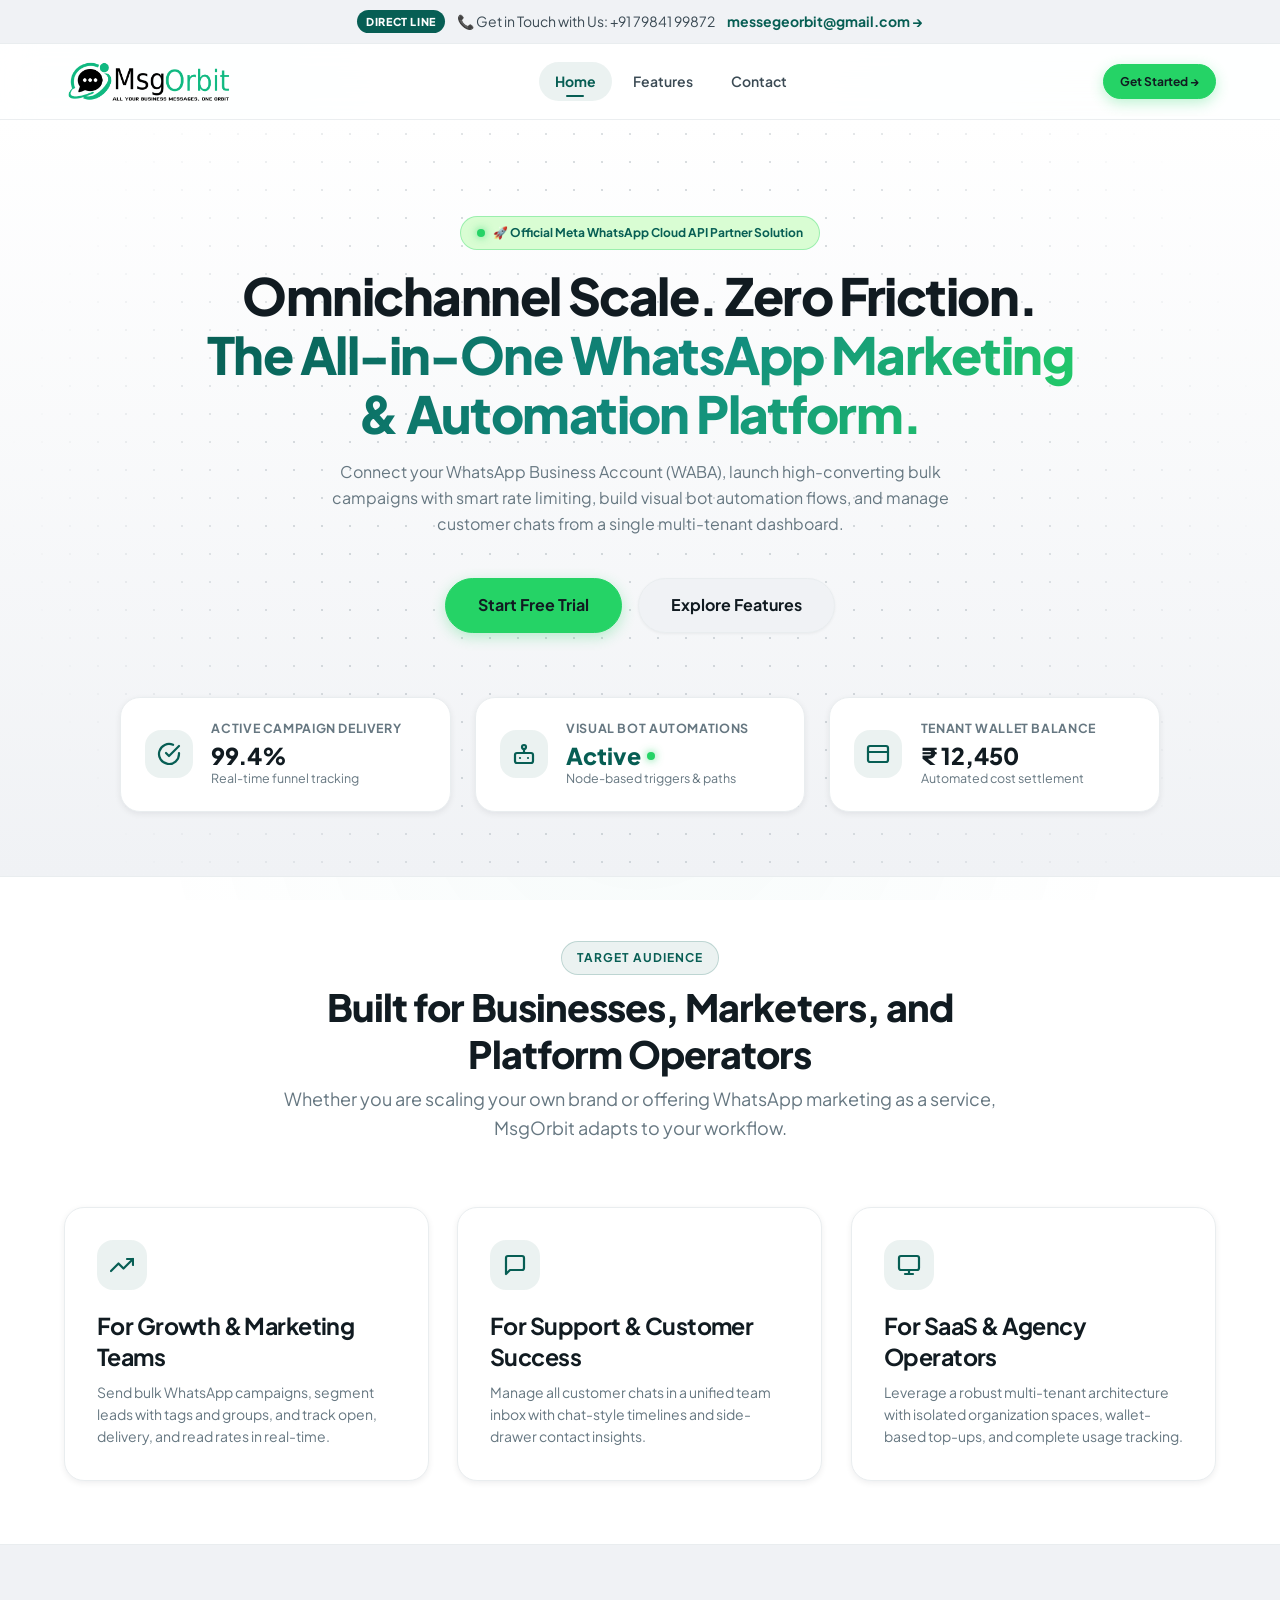
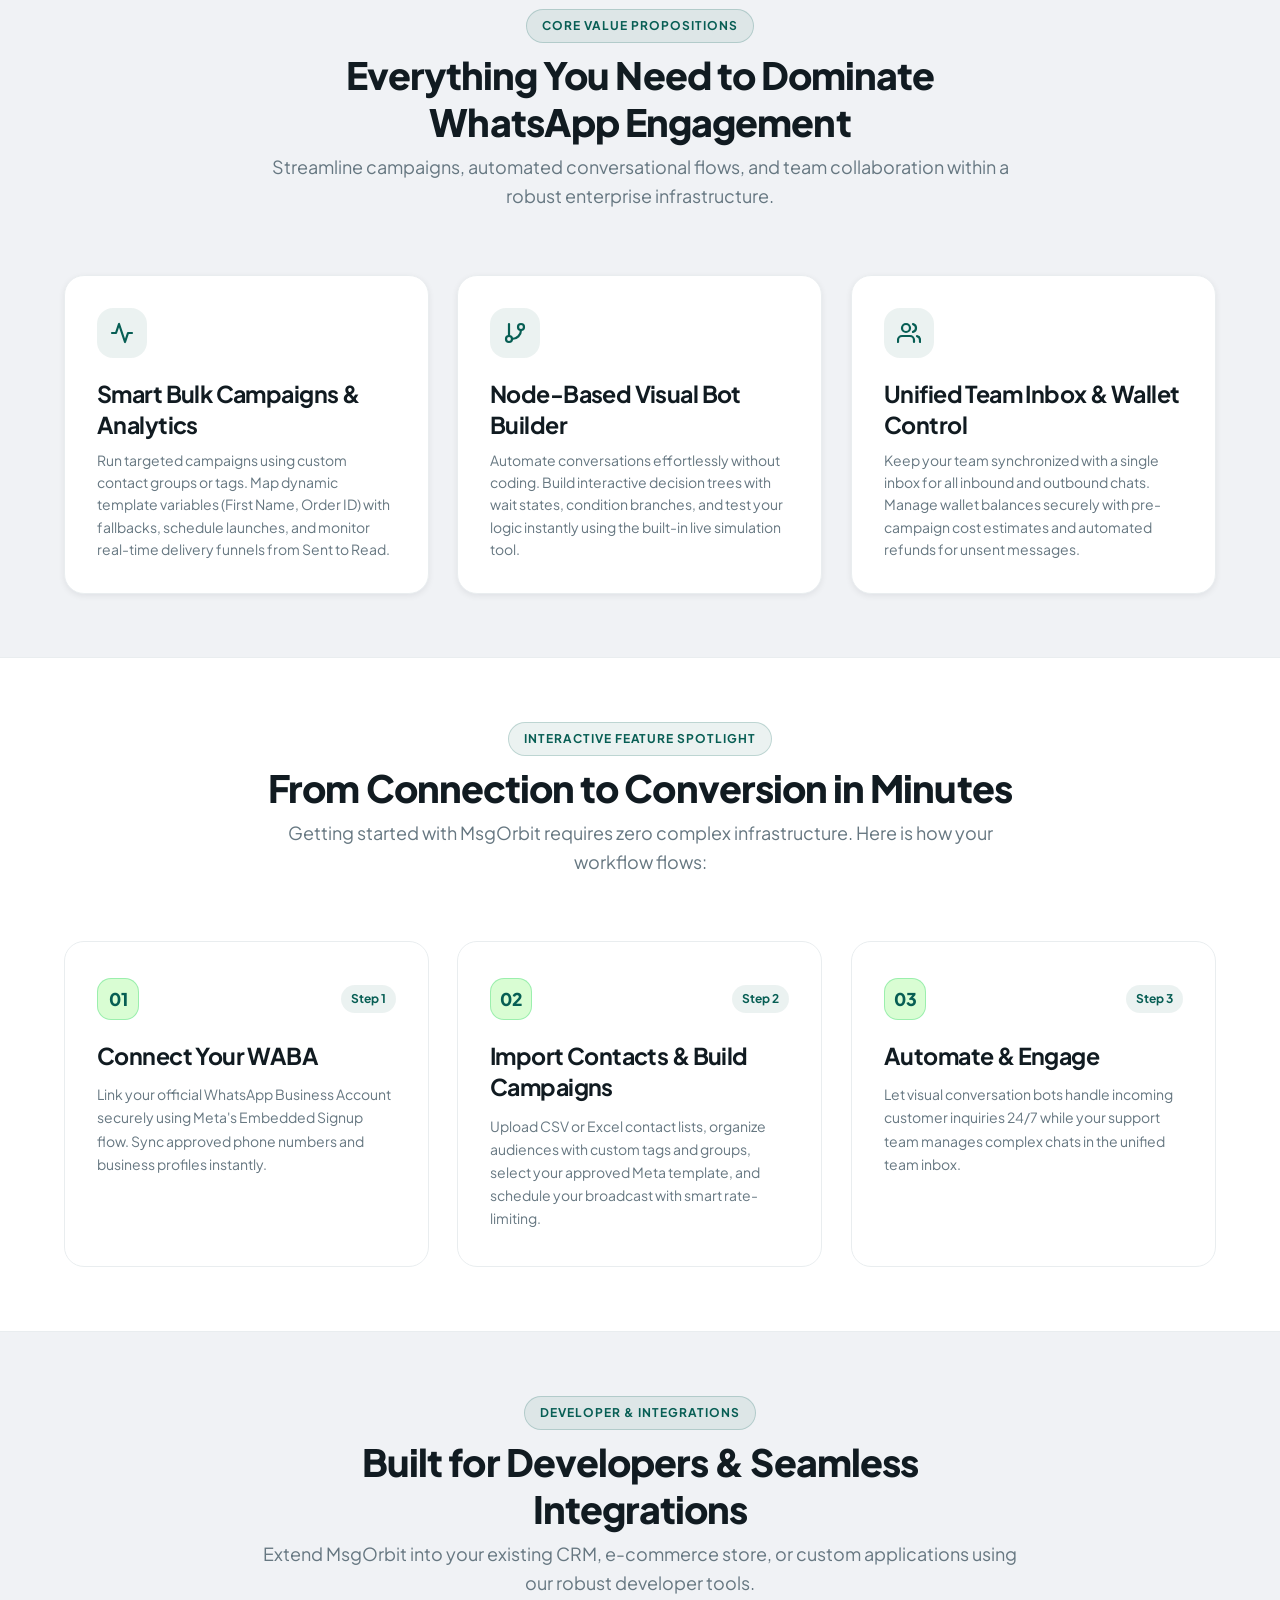
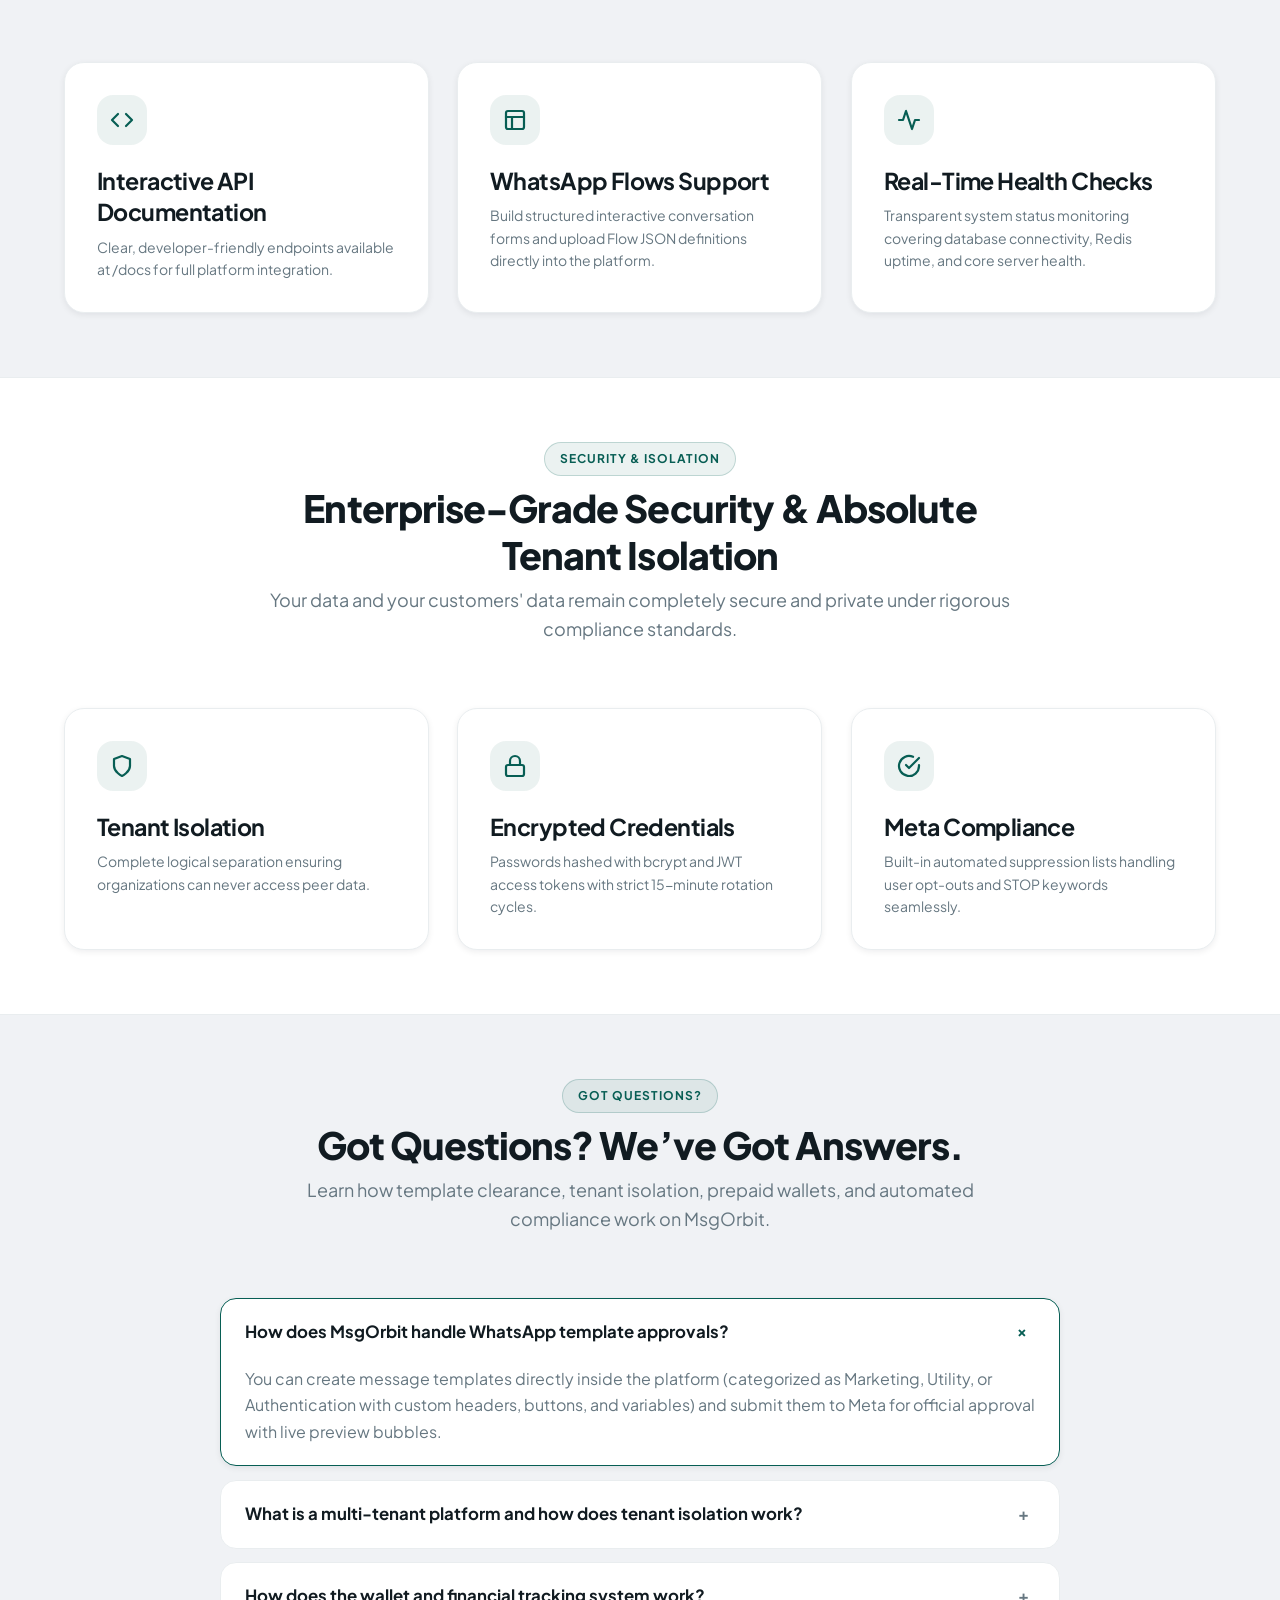
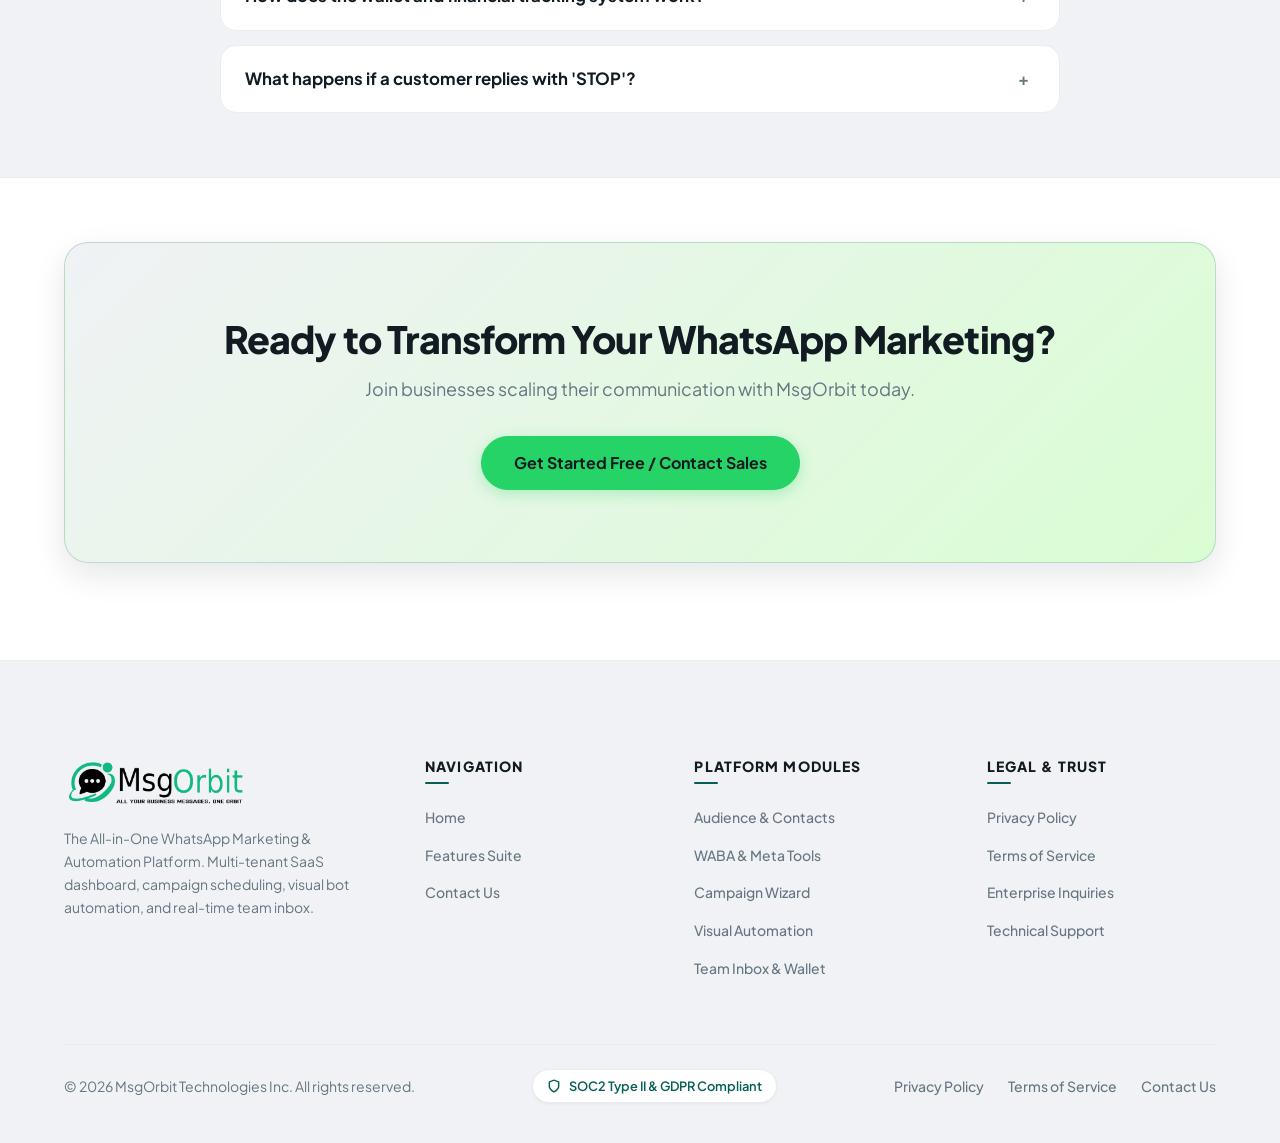
==== commit ce16ffa2: "enhance pricing page with new rate matrix, prepaid wallet cards, and assurance bar" ====
--- a/index.html
+++ b/index.html
@@ -35,7 +35,7 @@
       <nav class="nav-links">
         <a href="index.html" class="nav-link active">Home</a>
         <a href="features.html" class="nav-link">Features</a>
-        <a href="pricing.html" class="nav-link">Pricing</a>
+        <!-- <a href="pricing.html" class="nav-link">Pricing</a> -->
         <a href="contact.html" class="nav-link">Contact</a>
       </nav>
 
@@ -57,7 +57,7 @@
     <nav class="mobile-links">
       <a href="index.html" class="mobile-link active">Home</a>
       <a href="features.html" class="mobile-link">Features</a>
-      <a href="pricing.html" class="mobile-link">Pricing</a>
+      <!-- <a href="pricing.html" class="mobile-link">Pricing</a> -->
       <a href="contact.html" class="mobile-link">Contact</a>
     </nav>
     <div class="mobile-actions">
@@ -91,7 +91,8 @@
 
         <!-- CTA Action Buttons -->
         <div class="hero-actions">
-          <a href="pricing.html" class="btn btn-primary btn-lg">Start Free Trial</a>
+          <!-- <a href="pricing.html" class="btn btn-primary btn-lg">Start Free Trial</a> -->
+          <a href="contact.html" class="btn btn-primary btn-lg">Start Free Trial</a>
           <a href="features.html" class="btn btn-secondary btn-lg">Explore Features</a>
         </div>
 
@@ -498,10 +499,6 @@
           <p class="footer-brand-desc">
             The All-in-One WhatsApp Marketing &amp; Automation Platform. Multi-tenant SaaS dashboard, campaign scheduling, visual bot automation, and real-time team inbox.
           </p>
-          <div class="footer-status-pill">
-            <span class="footer-status-dot"></span>
-            All Systems Operational (99.99%)
-          </div>
         </div>
 
         <!-- Col 1: Platform Navigation -->
@@ -510,7 +507,7 @@
           <ul class="footer-link-list">
             <li class="footer-link-item"><a href="index.html">Home</a></li>
             <li class="footer-link-item"><a href="features.html">Features Suite</a></li>
-            <li class="footer-link-item"><a href="pricing.html">Pricing Plans</a></li>
+            <!-- <li class="footer-link-item"><a href="pricing.html">Pricing Plans</a></li> -->
             <li class="footer-link-item"><a href="contact.html">Contact Us</a></li>
           </ul>
         </div>
@@ -533,7 +530,7 @@
           <ul class="footer-link-list">
             <li class="footer-link-item"><a href="privacy.html">Privacy Policy</a></li>
             <li class="footer-link-item"><a href="terms.html">Terms of Service</a></li>
-            <li class="footer-link-item"><a href="pricing.html#wallet">Prepaid Wallet Terms</a></li>
+            <!-- <li class="footer-link-item"><a href="pricing.html#wallet">Prepaid Wallet Terms</a></li> -->
             <li class="footer-link-item"><a href="contact.html">Enterprise Inquiries</a></li>
             <li class="footer-link-item"><a href="contact.html">Technical Support</a></li>
           </ul>
--- a/assets/css/style.css
+++ b/assets/css/style.css
@@ -1221,7 +1221,7 @@
   background-color: var(--primary-teal);
 }
 
-/* 17. Pricing Switch & Cards */
+/* 17. Pricing Switch, Cards, Rate Matrix & Prepaid Wallet Styles */
 .pricing-switch-wrap, .pricing-toggle-wrap {
   display: flex;
   align-items: center;
@@ -1286,9 +1286,9 @@
   margin-left: 0.4rem;
 }
 
-.pricing-grid {
+.pricing-grid, .pricing-grid-3 {
   display: grid;
-  grid-template-columns: repeat(auto-fit, minmax(300px, 1fr));
+  grid-template-columns: repeat(3, 1fr);
   gap: 2rem;
   align-items: stretch;
 }
@@ -1302,60 +1302,106 @@
   display: flex;
   flex-direction: column;
   position: relative;
-  transition: all 0.3s cubic-bezier(0.4, 0, 0.2, 1);
+  transition: all 0.35s cubic-bezier(0.4, 0, 0.2, 1);
 }
 
 .pricing-card:hover {
   box-shadow: var(--shadow-hover);
-  border-color: rgba(7, 94, 84, 0.3);
-  transform: translateY(-4px);
-}
-
+  border-color: rgba(7, 94, 84, 0.35);
+  transform: translateY(-8px);
+}
+
+/* Most Popular Plan (Quarterly) */
 .pricing-card-featured, .pricing-card-popular {
   border: 2px solid var(--primary-teal);
   box-shadow: var(--shadow-teal-glow), var(--shadow-lg);
+  background: linear-gradient(180deg, #FFFFFF 0%, #FAFCFC 100%);
   transform: scale(1.02);
 }
 
 .pricing-card-featured:hover, .pricing-card-popular:hover {
-  transform: scale(1.02) translateY(-4px);
+  transform: scale(1.02) translateY(-8px);
+  box-shadow: 0 16px 38px rgba(7, 94, 84, 0.18);
+}
+
+/* Best Value Plan (Annual) */
+.pricing-card-best-value {
+  border: 2px solid var(--brand-green-dark);
+  box-shadow: 0 12px 34px rgba(18, 140, 126, 0.14), var(--shadow-md);
+  background: linear-gradient(180deg, #FFFFFF 0%, #F5FBF8 100%);
+}
+
+.pricing-card-best-value:hover {
+  transform: translateY(-8px);
+  border-color: var(--brand-green);
+  box-shadow: var(--shadow-green-glow), var(--shadow-xl);
 }
 
 .popular-badge, .pricing-badge-popular {
   position: absolute;
   top: -14px;
-  right: 24px;
+  left: 50%;
+  transform: translateX(-50%);
   background-color: var(--primary-teal);
   color: #FFFFFF;
   font-size: 0.72rem;
   font-weight: 800;
   letter-spacing: 0.06em;
-  padding: 0.35rem 0.95rem;
+  padding: 0.38rem 1.1rem;
   border-radius: var(--radius-full);
-  box-shadow: 0 4px 12px rgba(7, 94, 84, 0.3);
+  box-shadow: 0 4px 14px rgba(7, 94, 84, 0.35);
+  white-space: nowrap;
+}
+
+.best-value-badge {
+  position: absolute;
+  top: -14px;
+  left: 50%;
+  transform: translateX(-50%);
+  background: linear-gradient(135deg, var(--brand-green-dark) 0%, var(--primary-teal) 100%);
+  color: #FFFFFF;
+  font-size: 0.72rem;
+  font-weight: 800;
+  letter-spacing: 0.06em;
+  padding: 0.38rem 1.1rem;
+  border-radius: var(--radius-full);
+  box-shadow: 0 4px 14px rgba(18, 140, 126, 0.35);
+  white-space: nowrap;
 }
 
 .pricing-plan-name {
-  font-size: 1.5rem;
-  margin-bottom: 0.5rem;
+  font-size: 1.55rem;
+  font-weight: 800;
+  color: var(--text-main);
+  margin-bottom: 0.35rem;
+}
+
+.pricing-plan-target {
+  font-size: 0.8rem;
+  font-weight: 700;
+  color: var(--primary-teal);
+  text-transform: uppercase;
+  letter-spacing: 0.05em;
+  margin-bottom: 0.65rem;
 }
 
 .pricing-plan-desc {
   font-size: var(--fs-body-sm);
   color: var(--text-muted);
-  margin-bottom: 1.5rem;
-  min-height: 44px;
+  margin-bottom: 1.25rem;
+  min-height: 42px;
+  line-height: 1.5;
 }
 
 .pricing-price-wrap {
   display: flex;
   align-items: baseline;
   gap: 0.25rem;
-  margin-bottom: 1.5rem;
+  margin-bottom: 0.35rem;
 }
 
 .price-currency {
-  font-size: 1.5rem;
+  font-size: 1.65rem;
   font-weight: 800;
   color: var(--text-main);
 }
@@ -1371,7 +1417,52 @@
 .price-period {
   color: var(--text-muted);
   font-size: var(--fs-body-sm);
+  font-weight: 700;
+  margin-left: 0.25rem;
+}
+
+.pricing-sub-price {
+  font-size: 0.85rem;
+  color: var(--text-muted);
   font-weight: 600;
+  margin-bottom: 0.75rem;
+}
+
+.pricing-savings-pill {
+  display: inline-flex;
+  align-items: center;
+  gap: 0.35rem;
+  padding: 0.3rem 0.75rem;
+  border-radius: var(--radius-full);
+  font-size: 0.76rem;
+  font-weight: 800;
+  letter-spacing: 0.02em;
+  margin-bottom: 1.25rem;
+  align-self: flex-start;
+}
+
+.pricing-savings-pill.pill-green {
+  background-color: var(--brand-green-subtle);
+  color: var(--primary-teal-dark);
+  border: 1px solid var(--brand-green-border);
+}
+
+.pricing-savings-pill.pill-teal {
+  background-color: var(--primary-teal-light);
+  color: var(--primary-teal);
+  border: 1px solid var(--primary-teal-border);
+}
+
+.pricing-savings-pill.pill-neutral {
+  background-color: var(--bg-surface);
+  color: var(--text-secondary);
+  border: 1px solid var(--border-light);
+}
+
+.pricing-divider {
+  height: 1px;
+  background-color: var(--border-light);
+  margin: 0.5rem 0 1.25rem;
 }
 
 .pricing-features-list, .pricing-features {
@@ -1390,21 +1481,301 @@
   gap: 0.65rem;
   font-size: var(--fs-body-sm);
   color: var(--text-secondary);
+  line-height: 1.45;
 }
 
 .pricing-feature-icon, .pricing-feature-check {
   color: var(--brand-green-dark);
+  background-color: var(--brand-green-subtle);
+  width: 20px;
+  height: 20px;
+  border-radius: 50%;
+  display: inline-flex;
+  align-items: center;
+  justify-content: center;
   flex-shrink: 0;
-  margin-top: 2px;
+  margin-top: 1px;
+}
+
+.pricing-feature-icon svg, .pricing-feature-check svg {
+  stroke: var(--brand-green-dark);
 }
 
 .pricing-cta {
   width: 100%;
   text-align: center;
   margin-top: auto;
-}
-
-/* Interactive Volume Calculator */
+  justify-content: center;
+}
+
+/* Plan Assurance Quick Bar */
+.plan-assurance-bar {
+  display: grid;
+  grid-template-columns: repeat(4, 1fr);
+  gap: 1rem;
+  background-color: var(--bg-surface);
+  border: 1px solid var(--border-light);
+  border-radius: var(--radius-xl);
+  padding: 1.25rem 1.75rem;
+  margin: 3rem auto 0;
+  max-width: 1080px;
+}
+
+.assurance-item {
+  display: flex;
+  align-items: center;
+  gap: 0.65rem;
+  font-size: var(--fs-body-sm);
+  font-weight: 600;
+  color: var(--text-secondary);
+}
+
+.assurance-icon {
+  color: var(--primary-teal);
+  flex-shrink: 0;
+}
+
+/* WhatsApp Message Delivery Rate Cards */
+.rates-grid {
+  display: grid;
+  grid-template-columns: repeat(3, 1fr);
+  gap: 2rem;
+  align-items: stretch;
+}
+
+.rate-card {
+  background-color: var(--bg-surface-card);
+  border: 1px solid var(--border-light);
+  border-radius: var(--radius-2xl);
+  padding: 2.25rem 1.85rem;
+  box-shadow: var(--shadow-sm);
+  display: flex;
+  flex-direction: column;
+  position: relative;
+  transition: all 0.35s cubic-bezier(0.4, 0, 0.2, 1);
+}
+
+.rate-card:hover {
+  transform: translateY(-6px);
+  box-shadow: var(--shadow-hover);
+  border-color: rgba(7, 94, 84, 0.35);
+}
+
+.rate-card-header {
+  display: flex;
+  justify-content: space-between;
+  align-items: flex-start;
+  margin-bottom: 1.25rem;
+}
+
+.rate-icon-badge {
+  width: 48px;
+  height: 48px;
+  border-radius: var(--radius-lg);
+  background-color: var(--primary-teal-light);
+  color: var(--primary-teal);
+  display: flex;
+  align-items: center;
+  justify-content: center;
+  font-size: 1.5rem;
+}
+
+.rate-tag-badge {
+  font-size: 0.72rem;
+  font-weight: 800;
+  letter-spacing: 0.06em;
+  text-transform: uppercase;
+  padding: 0.25rem 0.7rem;
+  border-radius: var(--radius-full);
+}
+
+.rate-tag-badge.badge-marketing {
+  background-color: var(--color-purple-bg);
+  color: var(--color-purple);
+  border: 1px solid var(--color-purple-border);
+}
+
+.rate-tag-badge.badge-utility {
+  background-color: var(--color-blue-bg);
+  color: var(--color-blue);
+  border: 1px solid var(--color-blue-border);
+}
+
+.rate-tag-badge.badge-auth {
+  background-color: var(--brand-green-subtle);
+  color: var(--brand-green-dark);
+  border: 1px solid var(--brand-green-border);
+}
+
+.rate-title {
+  font-size: 1.35rem;
+  font-weight: 800;
+  color: var(--text-main);
+  margin-bottom: 0.35rem;
+}
+
+.rate-desc {
+  font-size: var(--fs-body-sm);
+  color: var(--text-muted);
+  line-height: 1.5;
+  margin-bottom: 1.5rem;
+  min-height: 42px;
+}
+
+.rate-price-box {
+  background-color: var(--bg-surface);
+  border: 1px solid var(--border-light);
+  border-radius: var(--radius-lg);
+  padding: 1rem 1.25rem;
+  margin-bottom: 1.5rem;
+  display: flex;
+  align-items: baseline;
+  justify-content: space-between;
+}
+
+.rate-price-main {
+  display: flex;
+  align-items: baseline;
+  gap: 0.2rem;
+}
+
+.rate-currency {
+  font-size: 1.35rem;
+  font-weight: 800;
+  color: var(--text-main);
+}
+
+.rate-num {
+  font-family: var(--font-heading);
+  font-size: 2.25rem;
+  font-weight: 800;
+  color: var(--text-main);
+  line-height: 1;
+}
+
+.rate-unit {
+  font-size: 0.8rem;
+  color: var(--text-muted);
+  font-weight: 700;
+}
+
+.rate-delivery-status {
+  font-size: 0.72rem;
+  font-weight: 700;
+  color: var(--brand-green-dark);
+  background-color: #FFFFFF;
+  padding: 0.2rem 0.55rem;
+  border-radius: var(--radius-full);
+  border: 1px solid var(--brand-green-border);
+}
+
+.rate-features-list {
+  list-style: none;
+  padding: 0;
+  margin: 0 0 1.5rem;
+  display: flex;
+  flex-direction: column;
+  gap: 0.75rem;
+  flex-grow: 1;
+}
+
+.rate-feature-item {
+  display: flex;
+  align-items: flex-start;
+  gap: 0.6rem;
+  font-size: var(--fs-body-sm);
+  color: var(--text-secondary);
+}
+
+.rate-check-icon {
+  color: var(--brand-green-dark);
+  flex-shrink: 0;
+  margin-top: 2px;
+}
+
+.rate-refund-box {
+  margin-top: auto;
+  padding: 0.85rem 1rem;
+  background-color: var(--brand-green-subtle);
+  border: 1px dashed var(--brand-green-border);
+  border-radius: var(--radius-md);
+  font-size: 0.78rem;
+  font-weight: 600;
+  color: var(--primary-teal-dark);
+  display: flex;
+  align-items: center;
+  gap: 0.5rem;
+}
+
+/* Prepaid Wallet Architecture Cards */
+.wallet-flow-grid {
+  display: grid;
+  grid-template-columns: repeat(4, 1fr);
+  gap: 1.5rem;
+  margin-top: 2.5rem;
+}
+
+.wallet-flow-card {
+  background-color: var(--bg-surface-card);
+  border: 1px solid var(--border-light);
+  border-radius: var(--radius-2xl);
+  padding: 2rem 1.65rem;
+  box-shadow: var(--shadow-sm);
+  position: relative;
+  display: flex;
+  flex-direction: column;
+  transition: all 0.3s cubic-bezier(0.4, 0, 0.2, 1);
+}
+
+.wallet-flow-card:hover {
+  transform: translateY(-5px);
+  box-shadow: var(--shadow-hover);
+  border-color: rgba(7, 94, 84, 0.3);
+}
+
+.wallet-step-badge {
+  position: absolute;
+  top: 1.25rem;
+  right: 1.25rem;
+  width: 28px;
+  height: 28px;
+  border-radius: 50%;
+  background-color: var(--primary-teal-light);
+  color: var(--primary-teal);
+  font-family: var(--font-heading);
+  font-size: 0.82rem;
+  font-weight: 800;
+  display: flex;
+  align-items: center;
+  justify-content: center;
+}
+
+.wallet-icon-wrap {
+  width: 48px;
+  height: 48px;
+  border-radius: var(--radius-lg);
+  background-color: var(--brand-green-subtle);
+  color: var(--brand-green-dark);
+  display: flex;
+  align-items: center;
+  justify-content: center;
+  margin-bottom: 1.25rem;
+}
+
+.wallet-card-title {
+  font-size: 1.15rem;
+  font-weight: 800;
+  color: var(--text-main);
+  margin-bottom: 0.6rem;
+}
+
+.wallet-card-desc {
+  font-size: var(--fs-body-sm);
+  color: var(--text-muted);
+  line-height: 1.55;
+}
+
+/* Interactive Volume & Delivery Rate Calculator */
 .pricing-calculator-card {
   background-color: var(--bg-surface-card);
   border: 1px solid var(--border-light);
@@ -1412,11 +1783,73 @@
   padding: 2.75rem;
   box-shadow: var(--shadow-md);
   margin: 3.5rem auto 0;
-  max-width: 880px;
+  max-width: 960px;
+}
+
+.calc-type-selector {
+  display: grid;
+  grid-template-columns: repeat(3, 1fr);
+  gap: 0.85rem;
+  margin-bottom: 2rem;
+}
+
+.calc-type-btn {
+  background-color: var(--bg-surface);
+  border: 1.5px solid var(--border-light);
+  border-radius: var(--radius-lg);
+  padding: 0.85rem 1rem;
+  text-align: left;
+  cursor: pointer;
+  transition: all 0.2s var(--ease-whatsapp);
+  display: flex;
+  flex-direction: column;
+  gap: 0.25rem;
+}
+
+.calc-type-btn:hover {
+  border-color: var(--primary-teal-border);
+  background-color: #FFFFFF;
+}
+
+.calc-type-btn.active {
+  border-color: var(--primary-teal);
+  background-color: var(--primary-teal-light);
+  box-shadow: 0 0 0 1px var(--primary-teal);
+}
+
+.calc-type-name {
+  font-size: 0.9rem;
+  font-weight: 700;
+  color: var(--text-main);
+}
+
+.calc-type-rate {
+  font-size: 0.78rem;
+  color: var(--primary-teal);
+  font-weight: 800;
 }
 
 .volume-slider-wrap {
-  margin: 1.75rem 0 2.25rem;
+  margin: 1.75rem 0 2rem;
+}
+
+.volume-slider-header {
+  display: flex;
+  justify-content: space-between;
+  align-items: center;
+  margin-bottom: 0.75rem;
+}
+
+.volume-slider-label {
+  font-size: var(--fs-body-sm);
+  font-weight: 700;
+  color: var(--text-main);
+}
+
+.volume-slider-display {
+  font-size: 1.15rem;
+  font-weight: 800;
+  color: var(--primary-teal);
 }
 
 .volume-slider-input {
@@ -1436,7 +1869,7 @@
   border-radius: 50%;
   background: var(--brand-green);
   cursor: pointer;
-  box-shadow: 0 0 10px rgba(37, 211, 102, 0.5);
+  box-shadow: 0 0 12px rgba(37, 211, 102, 0.5);
   border: 2px solid #FFFFFF;
   transition: transform var(--transition-fast);
 }
@@ -1445,16 +1878,98 @@
   transform: scale(1.2);
 }
 
-.calc-result-box {
-  display: flex;
-  justify-content: space-between;
-  align-items: center;
+.calc-preset-pills {
+  display: flex;
+  gap: 0.5rem;
+  margin-top: 0.85rem;
+  flex-wrap: wrap;
+}
+
+.calc-preset-btn {
   background-color: var(--bg-surface);
   border: 1px solid var(--border-light);
+  border-radius: var(--radius-full);
+  padding: 0.25rem 0.75rem;
+  font-size: 0.78rem;
+  font-weight: 700;
+  color: var(--text-secondary);
+  cursor: pointer;
+  transition: all var(--transition-fast);
+}
+
+.calc-preset-btn:hover, .calc-preset-btn.active {
+  background-color: var(--primary-teal);
+  color: #FFFFFF;
+  border-color: var(--primary-teal);
+}
+
+.calc-result-box {
+  display: grid;
+  grid-template-columns: 1fr 1fr;
+  background-color: var(--bg-surface);
+  border: 1px solid var(--border-light);
+  border-radius: var(--radius-xl);
+  padding: 1.5rem 1.75rem;
+  gap: 1.5rem;
+  margin-top: 1.75rem;
+  align-items: center;
+}
+
+.calc-cost-breakdown {
+  display: flex;
+  flex-direction: column;
+  gap: 0.35rem;
+}
+
+.calc-cost-label {
+  font-size: 0.82rem;
+  font-weight: 700;
+  color: var(--text-muted);
+  text-transform: uppercase;
+  letter-spacing: 0.04em;
+}
+
+.calc-cost-val {
+  font-family: var(--font-heading);
+  font-size: 2.25rem;
+  font-weight: 800;
+  color: var(--text-main);
+  line-height: 1.1;
+}
+
+.calc-cost-note {
+  font-size: 0.78rem;
+  color: var(--brand-green-dark);
+  font-weight: 700;
+}
+
+.calc-plan-recommendation {
+  background-color: #FFFFFF;
+  border: 1px solid var(--border-light);
   border-radius: var(--radius-lg);
-  padding: 1.35rem 1.75rem;
-  flex-wrap: wrap;
-  gap: 1rem;
+  padding: 1.15rem 1.35rem;
+  display: flex;
+  flex-direction: column;
+  gap: 0.35rem;
+}
+
+.calc-rec-label {
+  font-size: 0.75rem;
+  font-weight: 700;
+  color: var(--text-muted);
+  text-transform: uppercase;
+}
+
+.calc-rec-plan {
+  font-size: 1.1rem;
+  font-weight: 800;
+  color: var(--primary-teal);
+}
+
+.calc-rec-savings {
+  font-size: 0.8rem;
+  color: var(--text-secondary);
+  font-weight: 600;
 }
 
 /* Comparison Table */
@@ -2394,7 +2909,7 @@
     padding: 1.6rem 1.35rem;
   }
 
-  .pricing-grid {
+  .pricing-grid, .pricing-grid-3 {
     grid-template-columns: 1fr;
     gap: 1.75rem;
   }
@@ -2407,8 +2922,33 @@
     transform: translateY(-4px);
   }
 
+  .pricing-card-best-value:hover {
+    transform: translateY(-4px);
+  }
+
   .pricing-card {
     padding: 2rem 1.5rem;
+  }
+
+  .plan-assurance-bar {
+    grid-template-columns: 1fr 1fr;
+    gap: 1rem;
+    padding: 1.25rem 1rem;
+  }
+
+  .rates-grid {
+    grid-template-columns: 1fr;
+    gap: 1.5rem;
+  }
+
+  .wallet-flow-grid {
+    grid-template-columns: 1fr;
+    gap: 1.25rem;
+  }
+
+  .calc-type-selector {
+    grid-template-columns: 1fr;
+    gap: 0.65rem;
   }
 
   .pricing-calculator-card {
@@ -2417,10 +2957,15 @@
   }
 
   .calc-result-box {
-    flex-direction: column;
+    grid-template-columns: 1fr;
     align-items: stretch;
     text-align: center;
-    gap: 1rem;
+    gap: 1.25rem;
+    padding: 1.25rem;
+  }
+
+  .calc-cost-breakdown {
+    align-items: center;
   }
 
   .mockup-body {
@@ -2529,6 +3074,11 @@
     gap: 0.85rem;
   }
 
+  .plan-assurance-bar {
+    grid-template-columns: 1fr;
+    gap: 0.75rem;
+  }
+
   .pricing-price-wrap {
     flex-wrap: wrap;
   }
